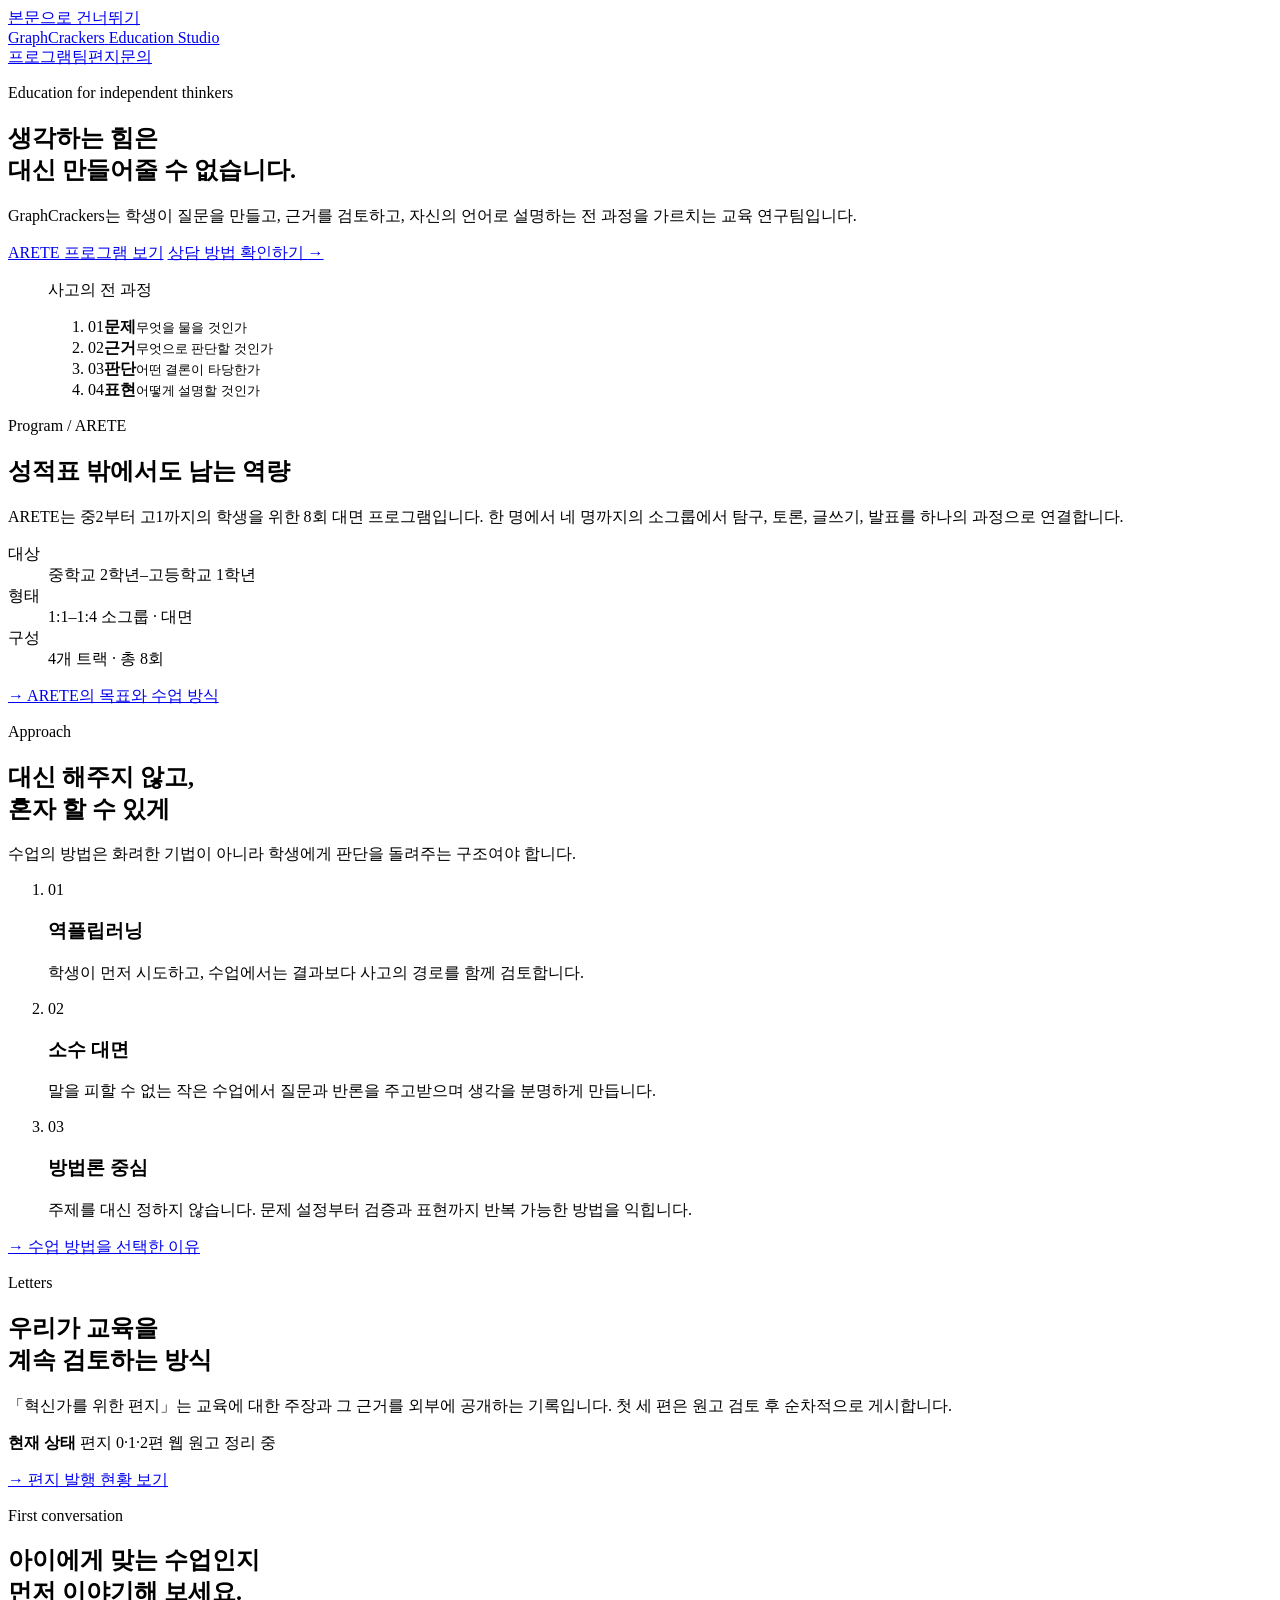
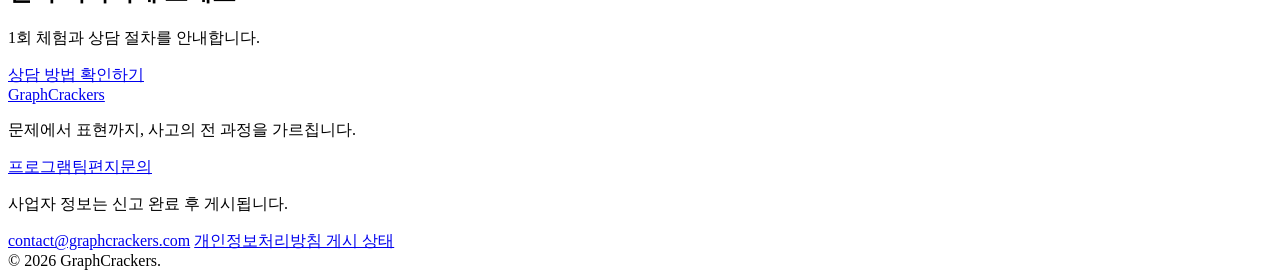
==== index.html @ abf9a587 "홈과 Phase 1 사이트 구조 초안 작성" ====
<!doctype html>
<html lang="ko">
<head>
  <meta charset="utf-8">
  <meta name="viewport" content="width=device-width, initial-scale=1">
  <title>GraphCrackers — 생각하는 힘을 기르는 교육</title>
  <meta name="description" content="GraphCrackers는 중학생과 고등학생이 문제를 정의하고, 근거를 만들고, 자신의 언어로 설명하는 힘을 기르도록 돕습니다.">
  <meta name="theme-color" content="#faf9f6">
  <meta property="og:title" content="GraphCrackers — 생각하는 힘을 기르는 교육">
  <meta property="og:description" content="문제에서 표현까지, 사고의 전 과정을 가르칩니다.">
  <meta property="og:type" content="website">
  <meta property="og:locale" content="ko_KR">
  <meta property="og:url" content="https://graphcrackers.github.io/">
  <link rel="canonical" href="https://graphcrackers.github.io/">
  <link rel="icon" href="/assets/favicon.svg" type="image/svg+xml">
  <link rel="preconnect" href="https://fonts.googleapis.com">
  <link rel="preconnect" href="https://fonts.gstatic.com" crossorigin>
  <link rel="stylesheet" href="https://fonts.googleapis.com/css2?family=Cormorant+Garamond:wght@500;600&family=Noto+Serif+KR:wght@400;500;600;700&display=swap">
  <link rel="stylesheet" href="/assets/style.css">
</head>
<body>
  <a class="skip-link" href="#main">본문으로 건너뛰기</a>
  <header class="site-header">
    <div class="shell header-inner">
      <a class="brand" href="/" aria-label="GraphCrackers 홈">
        <span class="brand-primary">GraphCrackers</span>
        <span class="brand-note" aria-hidden="true">Education Studio</span>
      </a>
      <nav class="global-nav" aria-label="주요 메뉴">
        <a href="/arete/">프로그램</a><a href="/about/">팀</a><a href="/letters/">편지</a><a href="/contact/">문의</a>
      </nav>
    </div>
  </header>
  <main id="main">
    <section class="hero shell" aria-labelledby="hero-title">
      <div class="hero-copy">
        <p class="eyebrow">Education for independent thinkers</p>
        <h1 id="hero-title">생각하는 힘은<br>대신 만들어줄 수 없습니다.</h1>
        <p class="hero-summary">GraphCrackers는 학생이 질문을 만들고, 근거를 검토하고, 자신의 언어로 설명하는 전 과정을 가르치는 교육 연구팀입니다.</p>
        <div class="actions" aria-label="주요 행동">
          <a class="button" href="/arete/">ARETE 프로그램 보기</a>
          <a class="text-link" href="/contact/">상담 방법 확인하기 <span aria-hidden="true">→</span></a>
        </div>
      </div>
      <figure class="thinking-map" aria-labelledby="thinking-map-title">
        <figcaption id="thinking-map-title">사고의 전 과정</figcaption>
        <ol>
          <li><span>01</span><strong>문제</strong><small>무엇을 물을 것인가</small></li>
          <li><span>02</span><strong>근거</strong><small>무엇으로 판단할 것인가</small></li>
          <li><span>03</span><strong>판단</strong><small>어떤 결론이 타당한가</small></li>
          <li><span>04</span><strong>표현</strong><small>어떻게 설명할 것인가</small></li>
        </ol>
      </figure>
    </section>
    <section class="section section-paper" aria-labelledby="program-title">
      <div class="shell section-grid">
        <div class="section-heading"><p class="eyebrow">Program / ARETE</p><h2 id="program-title">성적표 밖에서도 남는 역량</h2></div>
        <div class="section-body">
          <p class="lead">ARETE는 중2부터 고1까지의 학생을 위한 8회 대면 프로그램입니다. 한 명에서 네 명까지의 소그룹에서 탐구, 토론, 글쓰기, 발표를 하나의 과정으로 연결합니다.</p>
          <dl class="facts" aria-label="프로그램 요약">
            <div><dt>대상</dt><dd>중학교 2학년–고등학교 1학년</dd></div>
            <div><dt>형태</dt><dd>1:1–1:4 소그룹 · 대면</dd></div>
            <div><dt>구성</dt><dd>4개 트랙 · 총 8회</dd></div>
          </dl>
          <a class="section-link" href="/arete/">→ ARETE의 목표와 수업 방식</a>
        </div>
      </div>
    </section>
    <section class="section" aria-labelledby="approach-title">
      <div class="shell">
        <div class="section-grid">
          <div class="section-heading"><p class="eyebrow">Approach</p><h2 id="approach-title">대신 해주지 않고,<br>혼자 할 수 있게</h2></div>
          <p class="section-intro">수업의 방법은 화려한 기법이 아니라 학생에게 판단을 돌려주는 구조여야 합니다.</p>
        </div>
        <ol class="principles">
          <li><span class="principle-number">01</span><h3>역플립러닝</h3><p>학생이 먼저 시도하고, 수업에서는 결과보다 사고의 경로를 함께 검토합니다.</p></li>
          <li><span class="principle-number">02</span><h3>소수 대면</h3><p>말을 피할 수 없는 작은 수업에서 질문과 반론을 주고받으며 생각을 분명하게 만듭니다.</p></li>
          <li><span class="principle-number">03</span><h3>방법론 중심</h3><p>주제를 대신 정하지 않습니다. 문제 설정부터 검증과 표현까지 반복 가능한 방법을 익힙니다.</p></li>
        </ol>
        <a class="section-link section-link-end" href="/arete/#method">→ 수업 방법을 선택한 이유</a>
      </div>
    </section>
    <section class="section section-paper" aria-labelledby="letters-title">
      <div class="shell section-grid">
        <div class="section-heading"><p class="eyebrow">Letters</p><h2 id="letters-title">우리가 교육을<br>계속 검토하는 방식</h2></div>
        <div class="section-body">
          <p class="lead">「혁신가를 위한 편지」는 교육에 대한 주장과 그 근거를 외부에 공개하는 기록입니다. 첫 세 편은 원고 검토 후 순차적으로 게시합니다.</p>
          <div class="notice" role="note"><p><strong>현재 상태</strong> 편지 0·1·2편 웹 원고 정리 중</p></div>
          <a class="section-link" href="/letters/">→ 편지 발행 현황 보기</a>
        </div>
      </div>
    </section>
    <section class="closing" aria-labelledby="closing-title">
      <div class="shell closing-inner">
        <p class="eyebrow">First conversation</p>
        <h2 id="closing-title">아이에게 맞는 수업인지<br>먼저 이야기해 보세요.</h2>
        <p>1회 체험과 상담 절차를 안내합니다.</p>
        <a class="button" href="/contact/">상담 방법 확인하기</a>
      </div>
    </section>
  </main>
  <footer class="site-footer">
    <div class="shell footer-grid">
      <div><a class="brand footer-brand" href="/">GraphCrackers</a><p>문제에서 표현까지, 사고의 전 과정을 가르칩니다.</p></div>
      <nav class="footer-nav" aria-label="하단 메뉴"><a href="/arete/">프로그램</a><a href="/about/">팀</a><a href="/letters/">편지</a><a href="/contact/">문의</a></nav>
      <div class="business-info">
        <p>사업자 정보는 신고 완료 후 게시됩니다.</p>
        <a href="mailto:contact@graphcrackers.com">contact@graphcrackers.com</a>
        <a href="/privacy/">개인정보처리방침 게시 상태</a>
      </div>
    </div>
    <div class="shell copyright">© 2026 GraphCrackers.</div>
  </footer>
</body>
</html>
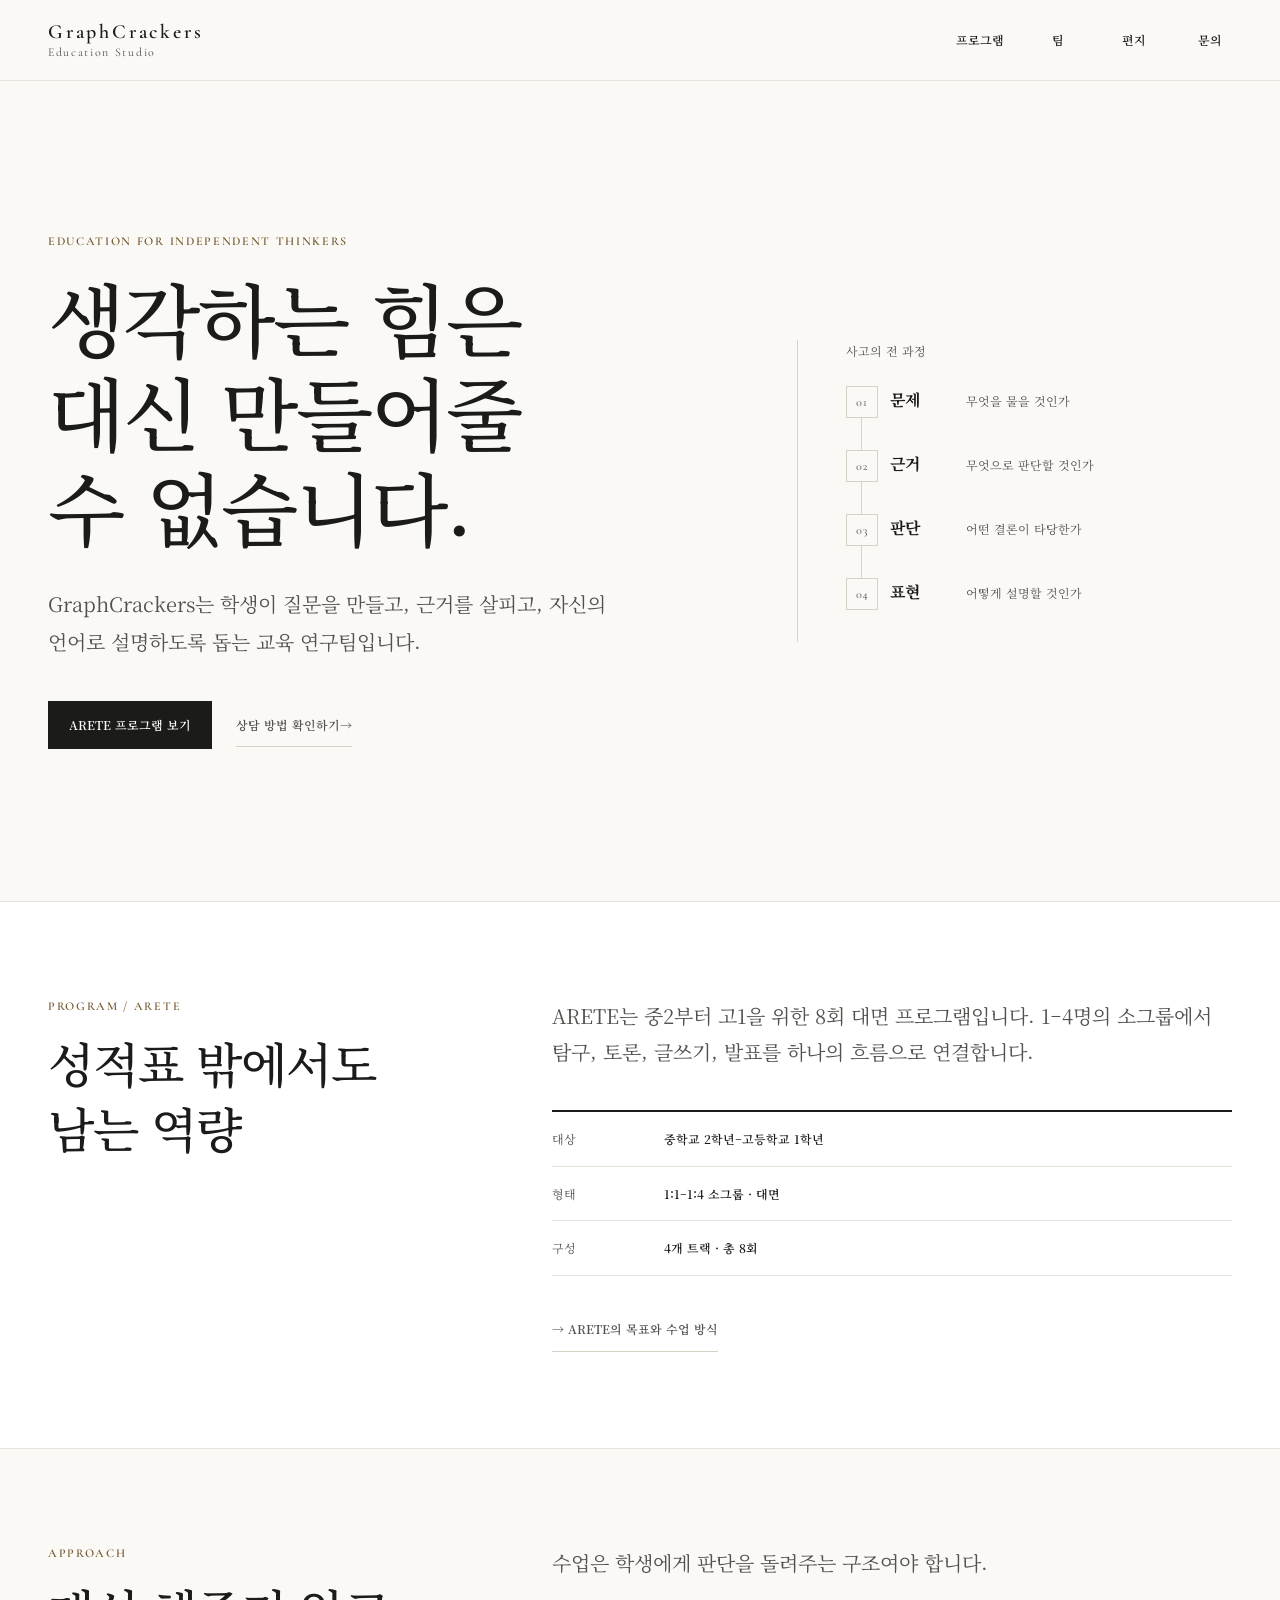
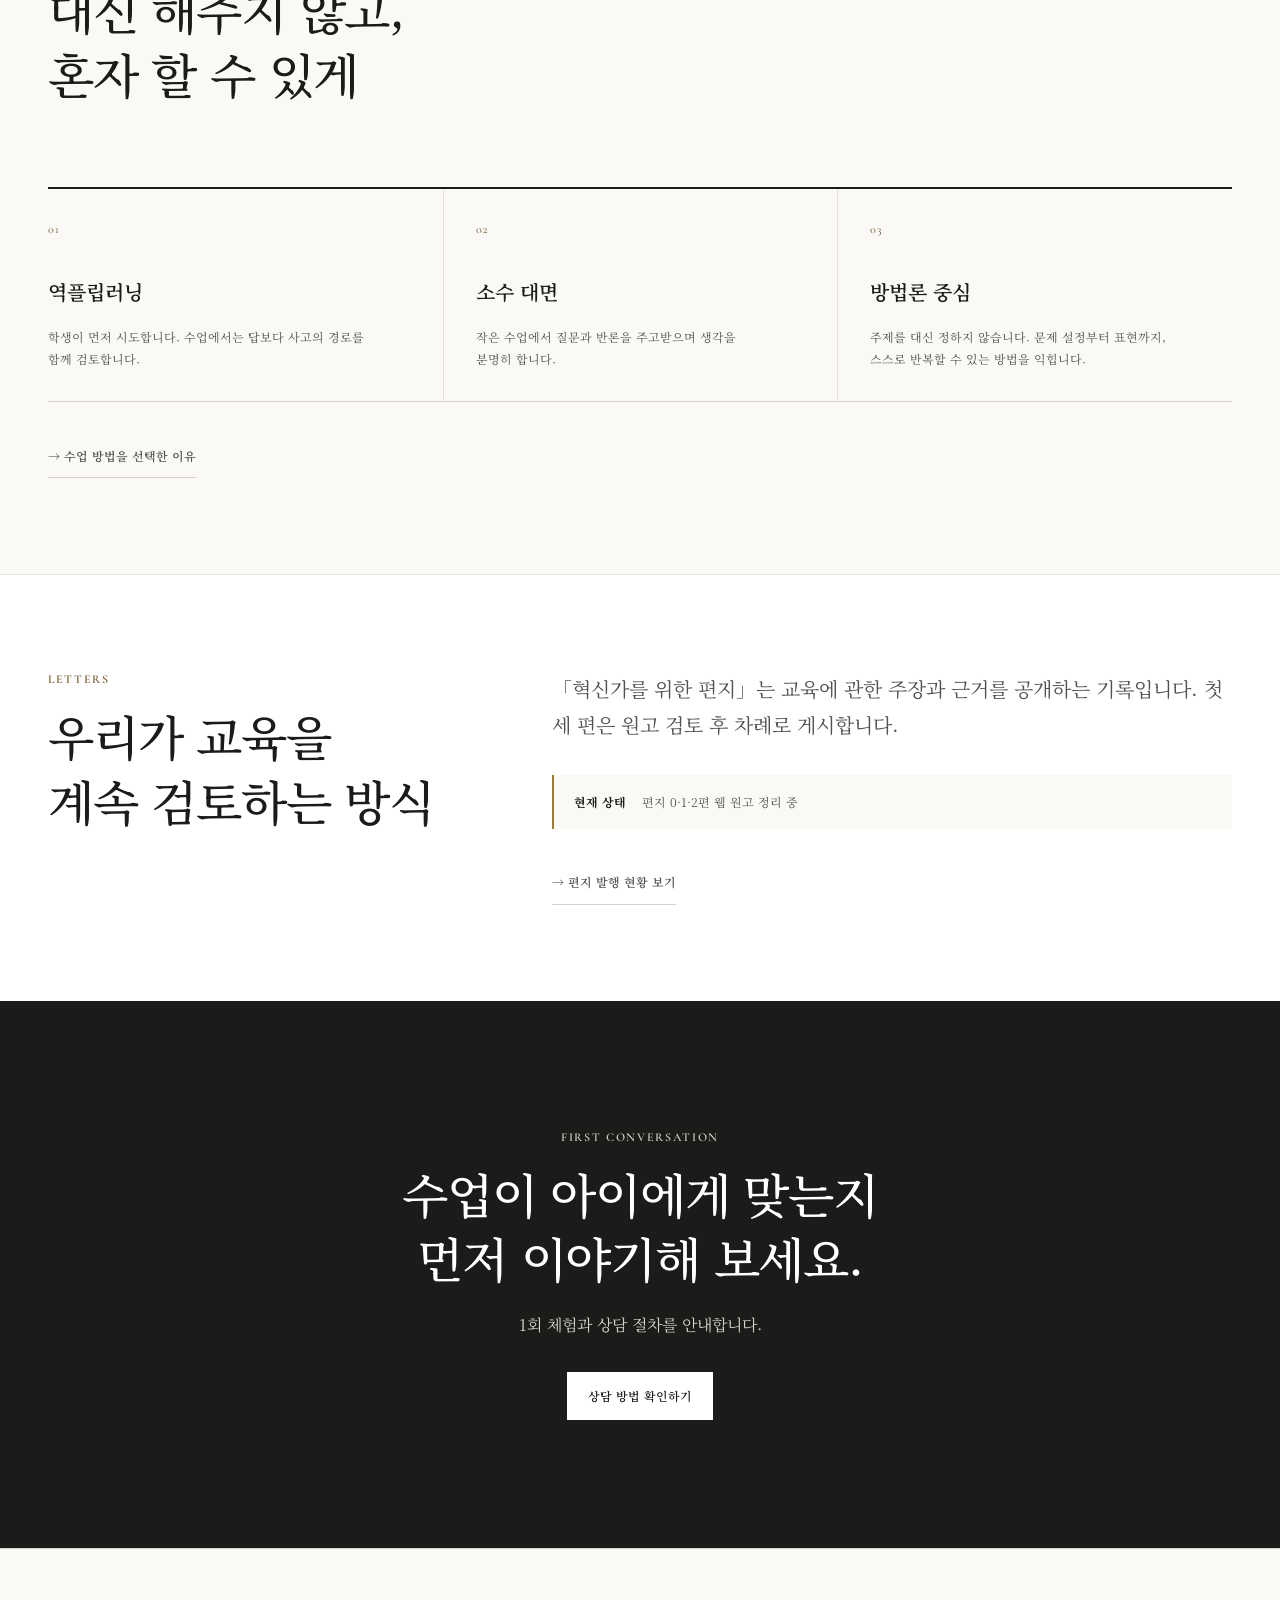
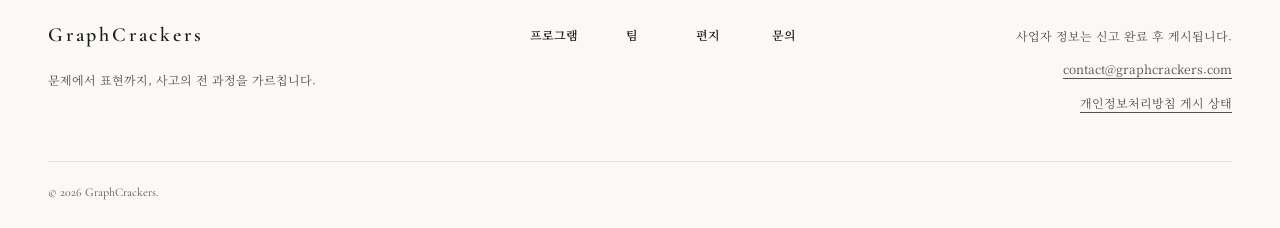
==== commit ac96cb87: "홈 문장 구조와 표현 개선" ====
--- a/index.html
+++ b/index.html
@@ -36,7 +36,7 @@
       <div class="hero-copy">
         <p class="eyebrow">Education for independent thinkers</p>
         <h1 id="hero-title">생각하는 힘은<br>대신 만들어줄 수 없습니다.</h1>
-        <p class="hero-summary">GraphCrackers는 학생이 질문을 만들고, 근거를 검토하고, 자신의 언어로 설명하는 전 과정을 가르치는 교육 연구팀입니다.</p>
+        <p class="hero-summary">GraphCrackers는 학생이 질문을 만들고, 근거를 살피고, 자신의 언어로 설명하도록 돕는 교육 연구팀입니다.</p>
         <div class="actions" aria-label="주요 행동">
           <a class="button" href="/arete/">ARETE 프로그램 보기</a>
           <a class="text-link" href="/contact/">상담 방법 확인하기 <span aria-hidden="true">→</span></a>
@@ -56,7 +56,7 @@
       <div class="shell section-grid">
         <div class="section-heading"><p class="eyebrow">Program / ARETE</p><h2 id="program-title">성적표 밖에서도 남는 역량</h2></div>
         <div class="section-body">
-          <p class="lead">ARETE는 중2부터 고1까지의 학생을 위한 8회 대면 프로그램입니다. 한 명에서 네 명까지의 소그룹에서 탐구, 토론, 글쓰기, 발표를 하나의 과정으로 연결합니다.</p>
+          <p class="lead">ARETE는 중2부터 고1을 위한 8회 대면 프로그램입니다. 1–4명의 소그룹에서 탐구, 토론, 글쓰기, 발표를 하나의 흐름으로 연결합니다.</p>
           <dl class="facts" aria-label="프로그램 요약">
             <div><dt>대상</dt><dd>중학교 2학년–고등학교 1학년</dd></div>
             <div><dt>형태</dt><dd>1:1–1:4 소그룹 · 대면</dd></div>
@@ -70,12 +70,12 @@
       <div class="shell">
         <div class="section-grid">
           <div class="section-heading"><p class="eyebrow">Approach</p><h2 id="approach-title">대신 해주지 않고,<br>혼자 할 수 있게</h2></div>
-          <p class="section-intro">수업의 방법은 화려한 기법이 아니라 학생에게 판단을 돌려주는 구조여야 합니다.</p>
+          <p class="section-intro">수업은 학생에게 판단을 돌려주는 구조여야 합니다.</p>
         </div>
         <ol class="principles">
-          <li><span class="principle-number">01</span><h3>역플립러닝</h3><p>학생이 먼저 시도하고, 수업에서는 결과보다 사고의 경로를 함께 검토합니다.</p></li>
-          <li><span class="principle-number">02</span><h3>소수 대면</h3><p>말을 피할 수 없는 작은 수업에서 질문과 반론을 주고받으며 생각을 분명하게 만듭니다.</p></li>
-          <li><span class="principle-number">03</span><h3>방법론 중심</h3><p>주제를 대신 정하지 않습니다. 문제 설정부터 검증과 표현까지 반복 가능한 방법을 익힙니다.</p></li>
+          <li><span class="principle-number">01</span><h3>역플립러닝</h3><p>학생이 먼저 시도합니다. 수업에서는 답보다 사고의 경로를 함께 검토합니다.</p></li>
+          <li><span class="principle-number">02</span><h3>소수 대면</h3><p>작은 수업에서 질문과 반론을 주고받으며 생각을 분명히 합니다.</p></li>
+          <li><span class="principle-number">03</span><h3>방법론 중심</h3><p>주제를 대신 정하지 않습니다. 문제 설정부터 표현까지, 스스로 반복할 수 있는 방법을 익힙니다.</p></li>
         </ol>
         <a class="section-link section-link-end" href="/arete/#method">→ 수업 방법을 선택한 이유</a>
       </div>
@@ -84,7 +84,7 @@
       <div class="shell section-grid">
         <div class="section-heading"><p class="eyebrow">Letters</p><h2 id="letters-title">우리가 교육을<br>계속 검토하는 방식</h2></div>
         <div class="section-body">
-          <p class="lead">「혁신가를 위한 편지」는 교육에 대한 주장과 그 근거를 외부에 공개하는 기록입니다. 첫 세 편은 원고 검토 후 순차적으로 게시합니다.</p>
+          <p class="lead">「혁신가를 위한 편지」는 교육에 관한 주장과 근거를 공개하는 기록입니다. 첫 세 편은 원고 검토 후 차례로 게시합니다.</p>
           <div class="notice" role="note"><p><strong>현재 상태</strong> 편지 0·1·2편 웹 원고 정리 중</p></div>
           <a class="section-link" href="/letters/">→ 편지 발행 현황 보기</a>
         </div>
@@ -93,7 +93,7 @@
     <section class="closing" aria-labelledby="closing-title">
       <div class="shell closing-inner">
         <p class="eyebrow">First conversation</p>
-        <h2 id="closing-title">아이에게 맞는 수업인지<br>먼저 이야기해 보세요.</h2>
+        <h2 id="closing-title">수업이 아이에게 맞는지<br>먼저 이야기해 보세요.</h2>
         <p>1회 체험과 상담 절차를 안내합니다.</p>
         <a class="button" href="/contact/">상담 방법 확인하기</a>
       </div>
--- a/assets/style.css
+++ b/assets/style.css
@@ -0,0 +1,321 @@
+:root {
+  --ink: #1b1b1a;
+  --ink-2: #52514d;
+  --ink-3: #8a877f;
+  --paper: #ffffff;
+  --ground: #faf9f6;
+  --line: #e6e3da;
+  --rule: #d6d2c7;
+  --accent: #9c7b3f;
+  --accent-text: #74582d;
+  --font-display: "Cormorant Garamond", "Noto Serif KR", Georgia, serif;
+  --font-body: "Noto Serif KR", "Batang", "바탕", serif;
+  --size-0: 0;
+  --size-1: 0.25rem;
+  --size-2: 0.5rem;
+  --size-3: 0.75rem;
+  --size-4: 1rem;
+  --size-5: 1.25rem;
+  --size-6: 1.5rem;
+  --size-8: 2rem;
+  --size-10: 2.5rem;
+  --size-12: 3rem;
+  --size-16: 4rem;
+  --size-20: 5rem;
+  --size-24: 6rem;
+  --size-32: 8rem;
+  --size-37: 9.25rem;
+  --size-72: 18rem;
+  --size-148: 37rem;
+  --content: 74rem;
+  --reading: 46rem;
+  --touch: 2.75rem;
+  --rule-thin: 0.0625rem;
+  --rule-strong: 0.125rem;
+  --focus-width: 0.125rem;
+  --tracking-wide: 0.14em;
+  --tracking-tight: -0.025em;
+  --duration: 160ms;
+  --duration-none: 0.01ms;
+  --font-small: 0.7rem;
+  --font-hero-mobile: 2.25rem;
+}
+
+*, *::before, *::after { box-sizing: border-box; }
+html { scroll-behavior: smooth; scroll-padding-top: var(--size-20); }
+body {
+  margin: var(--size-0);
+  background: var(--ground);
+  color: var(--ink);
+  font-family: var(--font-body);
+  font-size: var(--size-4);
+  line-height: 1.8;
+  text-rendering: optimizeLegibility;
+  -webkit-font-smoothing: antialiased;
+  word-break: keep-all;
+  overflow-wrap: break-word;
+}
+a { color: inherit; text-decoration-thickness: var(--rule-thin); text-underline-offset: var(--size-1); }
+a:hover { color: var(--accent-text); }
+a:focus-visible { outline: var(--focus-width) solid var(--accent); outline-offset: var(--size-1); }
+button, a { touch-action: manipulation; -webkit-tap-highlight-color: transparent; }
+h1, h2, h3, p, figure, ol, dl, dd { margin: var(--size-0); }
+h1, h2, h3 { text-wrap: balance; }
+p { text-wrap: pretty; }
+.shell { width: min(100% - (var(--size-6) * 2), var(--content)); margin-inline: auto; }
+
+.skip-link {
+  position: fixed;
+  inset-block-start: var(--size-3);
+  inset-inline-start: var(--size-3);
+  z-index: 100;
+  padding: var(--size-2) var(--size-4);
+  background: var(--ink);
+  color: var(--paper);
+  transform: translateY(-200%);
+}
+.skip-link:focus { color: var(--paper); transform: translateY(var(--size-0)); }
+
+.site-header {
+  position: sticky;
+  inset-block-start: var(--size-0);
+  z-index: 20;
+  border-block-end: var(--rule-thin) solid var(--line);
+  background: var(--ground);
+}
+.header-inner {
+  min-height: var(--size-20);
+  display: flex;
+  align-items: center;
+  justify-content: space-between;
+  gap: var(--size-6);
+}
+.brand {
+  min-height: var(--touch);
+  display: inline-flex;
+  flex-direction: column;
+  justify-content: center;
+  text-decoration: none;
+}
+.brand-primary, .footer-brand {
+  font-family: var(--font-display);
+  font-size: var(--size-5);
+  font-weight: 600;
+  letter-spacing: var(--tracking-wide);
+  line-height: 1;
+}
+.brand-note {
+  margin-block-start: var(--size-1);
+  color: var(--ink-2);
+  font-family: var(--font-display);
+  font-size: var(--size-3);
+  letter-spacing: var(--tracking-wide);
+  line-height: 1;
+}
+.global-nav, .footer-nav { display: flex; align-items: center; gap: clamp(var(--size-2), 3vw, var(--size-8)); }
+.global-nav a, .footer-nav a {
+  min-width: var(--touch);
+  min-height: var(--touch);
+  display: inline-flex;
+  align-items: center;
+  justify-content: center;
+  font-size: var(--size-3);
+  font-weight: 600;
+  text-decoration: none;
+}
+.global-nav a[aria-current="page"] { box-shadow: inset 0 calc(var(--rule-strong) * -1) var(--accent); color: var(--accent-text); }
+
+.hero {
+  min-height: calc(100svh - var(--size-20));
+  padding-block: clamp(var(--size-16), 10vw, var(--size-32));
+  display: grid;
+  grid-template-columns: minmax(0, 1.2fr) minmax(var(--size-72), 0.8fr);
+  align-items: center;
+  gap: clamp(var(--size-12), 8vw, var(--size-24));
+}
+.eyebrow {
+  color: var(--accent-text);
+  font-family: var(--font-display);
+  font-size: var(--size-3);
+  font-weight: 600;
+  letter-spacing: var(--tracking-wide);
+  line-height: 1.4;
+  text-transform: uppercase;
+}
+.hero h1 {
+  max-width: 12ch;
+  margin-block-start: var(--size-5);
+  font-size: clamp(var(--size-10), 6.4vw, var(--size-20));
+  font-weight: 500;
+  letter-spacing: var(--tracking-tight);
+  line-height: 1.18;
+}
+.hero-summary {
+  max-width: var(--size-148);
+  margin-block-start: var(--size-8);
+  color: var(--ink-2);
+  font-size: clamp(var(--size-4), 2vw, var(--size-5));
+  line-height: 1.9;
+}
+.actions {
+  margin-block-start: var(--size-10);
+  display: flex;
+  align-items: center;
+  flex-wrap: wrap;
+  gap: var(--size-4) var(--size-6);
+}
+.button {
+  min-height: var(--touch);
+  padding: var(--size-3) var(--size-5);
+  display: inline-flex;
+  align-items: center;
+  justify-content: center;
+  border: var(--rule-thin) solid var(--ink);
+  background: var(--ink);
+  color: var(--paper);
+  font-size: var(--size-3);
+  font-weight: 600;
+  text-decoration: none;
+  transition: background var(--duration), color var(--duration);
+}
+.button:hover { background: var(--ground); color: var(--ink); }
+.text-link, .section-link {
+  min-height: var(--touch);
+  display: inline-flex;
+  align-items: center;
+  color: var(--ink-2);
+  font-size: var(--size-3);
+  font-weight: 600;
+  text-decoration: none;
+  border-block-end: var(--rule-thin) solid var(--rule);
+}
+
+.thinking-map { padding-inline-start: clamp(var(--size-5), 5vw, var(--size-12)); border-inline-start: var(--rule-thin) solid var(--rule); }
+.thinking-map figcaption { margin-block-end: var(--size-6); color: var(--ink-2); font-size: var(--size-3); }
+.thinking-map ol { padding: var(--size-0); list-style: none; }
+.thinking-map li {
+  position: relative;
+  min-height: var(--size-16);
+  display: grid;
+  grid-template-columns: var(--size-8) var(--size-16) 1fr;
+  align-items: baseline;
+  gap: var(--size-3);
+}
+.thinking-map li:not(:last-child)::after {
+  content: "";
+  position: absolute;
+  inset-block-start: var(--size-6);
+  inset-block-end: var(--size-0);
+  inset-inline-start: calc(var(--size-4) - (var(--rule-thin) / 2));
+  border-inline-start: var(--rule-thin) solid var(--rule);
+}
+.thinking-map li > span {
+  position: relative;
+  z-index: 1;
+  width: var(--size-8);
+  height: var(--size-8);
+  display: inline-grid;
+  place-items: center;
+  border: var(--rule-thin) solid var(--rule);
+  background: var(--ground);
+  color: var(--ink-2);
+  font-family: var(--font-display);
+  font-size: var(--size-3);
+  font-variant-numeric: tabular-nums;
+  line-height: 1;
+}
+.thinking-map strong { font-size: var(--size-4); }
+.thinking-map small { color: var(--ink-2); font-size: var(--size-3); }
+
+.section { padding-block: clamp(var(--size-16), 10vw, var(--size-24)); border-block-start: var(--rule-thin) solid var(--line); }
+.section-paper { background: var(--paper); }
+.section-grid {
+  display: grid;
+  grid-template-columns: minmax(14rem, 0.75fr) minmax(0, 1.25fr);
+  gap: clamp(var(--size-10), 8vw, var(--size-24));
+}
+.section-heading h2, .closing h2, .page-title {
+  margin-block-start: var(--size-4);
+  font-size: clamp(var(--size-8), 4.5vw, var(--size-12));
+  font-weight: 500;
+  letter-spacing: var(--tracking-tight);
+  line-height: 1.35;
+}
+.lead, .section-intro { max-width: var(--reading); color: var(--ink-2); font-size: clamp(var(--size-4), 1.8vw, var(--size-5)); }
+.facts { margin-block: var(--size-10) var(--size-8); border-block-start: var(--rule-strong) solid var(--ink); }
+.facts div { padding-block: var(--size-4); display: grid; grid-template-columns: var(--size-24) 1fr; gap: var(--size-4); border-block-end: var(--rule-thin) solid var(--line); }
+.facts dt { color: var(--ink-2); font-size: var(--size-3); }
+.facts dd { font-size: var(--size-3); font-weight: 600; }
+.principles {
+  margin-block-start: clamp(var(--size-12), 7vw, var(--size-20));
+  padding: var(--size-0);
+  display: grid;
+  grid-template-columns: repeat(3, 1fr);
+  list-style: none;
+  border-block-start: var(--rule-strong) solid var(--ink);
+}
+.principles li { padding: var(--size-6) clamp(var(--size-4), 3vw, var(--size-8)) var(--size-8) var(--size-0); border-block-end: var(--rule-thin) solid var(--rule); }
+.principles li + li { padding-inline-start: clamp(var(--size-4), 3vw, var(--size-8)); border-inline-start: var(--rule-thin) solid var(--line); }
+.principle-number { color: var(--accent-text); font-family: var(--font-display); font-size: var(--size-3); font-variant-numeric: tabular-nums; }
+.principles h3 { margin-block-start: var(--size-8); font-size: var(--size-5); font-weight: 600; }
+.principles p { margin-block-start: var(--size-4); color: var(--ink-2); font-size: var(--size-3); }
+.section-link-end { margin-block-start: var(--size-8); }
+.notice { margin-block: var(--size-8); padding: var(--size-4) var(--size-5); border-inline-start: var(--rule-strong) solid var(--accent); background: var(--ground); color: var(--ink-2); font-size: var(--size-3); }
+.notice strong { margin-inline-end: var(--size-3); color: var(--ink); }
+
+.closing { padding-block: clamp(var(--size-20), 13vw, var(--size-32)); background: var(--ink); color: var(--paper); }
+.closing-inner { text-align: center; }
+.closing .eyebrow { color: var(--rule); }
+.closing p:not(.eyebrow) { margin-block-start: var(--size-5); color: var(--rule); }
+.closing .button { margin-block-start: var(--size-8); border-color: var(--paper); background: var(--paper); color: var(--ink); }
+.closing .button:hover { background: var(--ink); color: var(--paper); }
+
+.site-footer { padding-block: var(--size-16) var(--size-6); border-block-start: var(--rule-thin) solid var(--rule); }
+.footer-grid { display: grid; grid-template-columns: 1.2fr 0.8fr 1fr; gap: var(--size-10); }
+.footer-brand { min-height: var(--touch); }
+.footer-grid p, .business-info a { display: block; margin-block-start: var(--size-3); color: var(--ink-2); font-size: var(--size-3); }
+.footer-nav { align-items: flex-start; flex-wrap: wrap; }
+.business-info { text-align: end; }
+.copyright { margin-block-start: var(--size-12); padding-block-start: var(--size-5); border-block-start: var(--rule-thin) solid var(--line); color: var(--ink-2); font-family: var(--font-display); font-size: var(--size-3); }
+
+/* Subpages */
+.page-hero { padding-block: clamp(var(--size-16), 9vw, var(--size-24)); }
+.page-hero .page-title { max-width: 18ch; }
+.page-summary { max-width: 40rem; margin-block-start: var(--size-6); color: var(--ink-2); font-size: var(--size-5); }
+.prose { max-width: var(--reading); }
+.prose h2 { margin-block: var(--size-12) var(--size-4); font-size: var(--size-6); }
+.prose h3 { margin-block: var(--size-8) var(--size-3); font-size: var(--size-5); }
+.prose p + p, .prose ul, .prose ol { margin-block-start: var(--size-4); }
+.prose p, .prose li { color: var(--ink-2); }
+.prose a { color: var(--ink); }
+.toc { margin-block-start: var(--size-10); padding-block: var(--size-4); display: flex; flex-wrap: wrap; gap: var(--size-2) var(--size-5); border-block: var(--rule-thin) solid var(--rule); }
+.toc a { min-height: var(--touch); display: inline-flex; align-items: center; font-size: var(--size-3); text-decoration: none; }
+.status-list { margin-block-start: var(--size-8); padding: var(--size-0); list-style: none; border-block-start: var(--rule-strong) solid var(--ink); }
+.status-list li { padding-block: var(--size-5); border-block-end: var(--rule-thin) solid var(--line); }
+.status-list span { display: block; color: var(--ink-2); font-size: var(--size-3); }
+.back-to-top { margin-block-start: var(--size-12); }
+section[id] { scroll-margin-top: calc(var(--size-20) + var(--size-8)); }
+
+@media (max-width: 48rem) {
+  .header-inner { min-height: auto; padding-block: var(--size-3); align-items: flex-start; flex-direction: column; gap: var(--size-2); }
+  .brand-note { display: none; }
+  .global-nav { width: 100%; justify-content: space-between; }
+  .hero { min-height: auto; grid-template-columns: 1fr; }
+  .thinking-map { padding-block-start: var(--size-8); padding-inline-start: var(--size-0); border-block-start: var(--rule-thin) solid var(--rule); border-inline-start: var(--size-0); }
+  .section-grid, .footer-grid { grid-template-columns: 1fr; }
+  .principles { grid-template-columns: 1fr; }
+  .principles li, .principles li + li { padding-inline: var(--size-0); border-inline-start: var(--size-0); }
+  .business-info { text-align: start; }
+}
+
+@media (max-width: 23.5rem) {
+  .shell { width: min(100% - (var(--size-4) * 2), var(--content)); }
+  .global-nav a { font-size: var(--font-small); }
+  .hero h1 { font-size: var(--font-hero-mobile); }
+  .thinking-map li { grid-template-columns: var(--size-8) var(--size-12) 1fr; }
+}
+
+@media (prefers-reduced-motion: reduce) {
+  html { scroll-behavior: auto; }
+  *, *::before, *::after { transition-duration: var(--duration-none) !important; }
+}
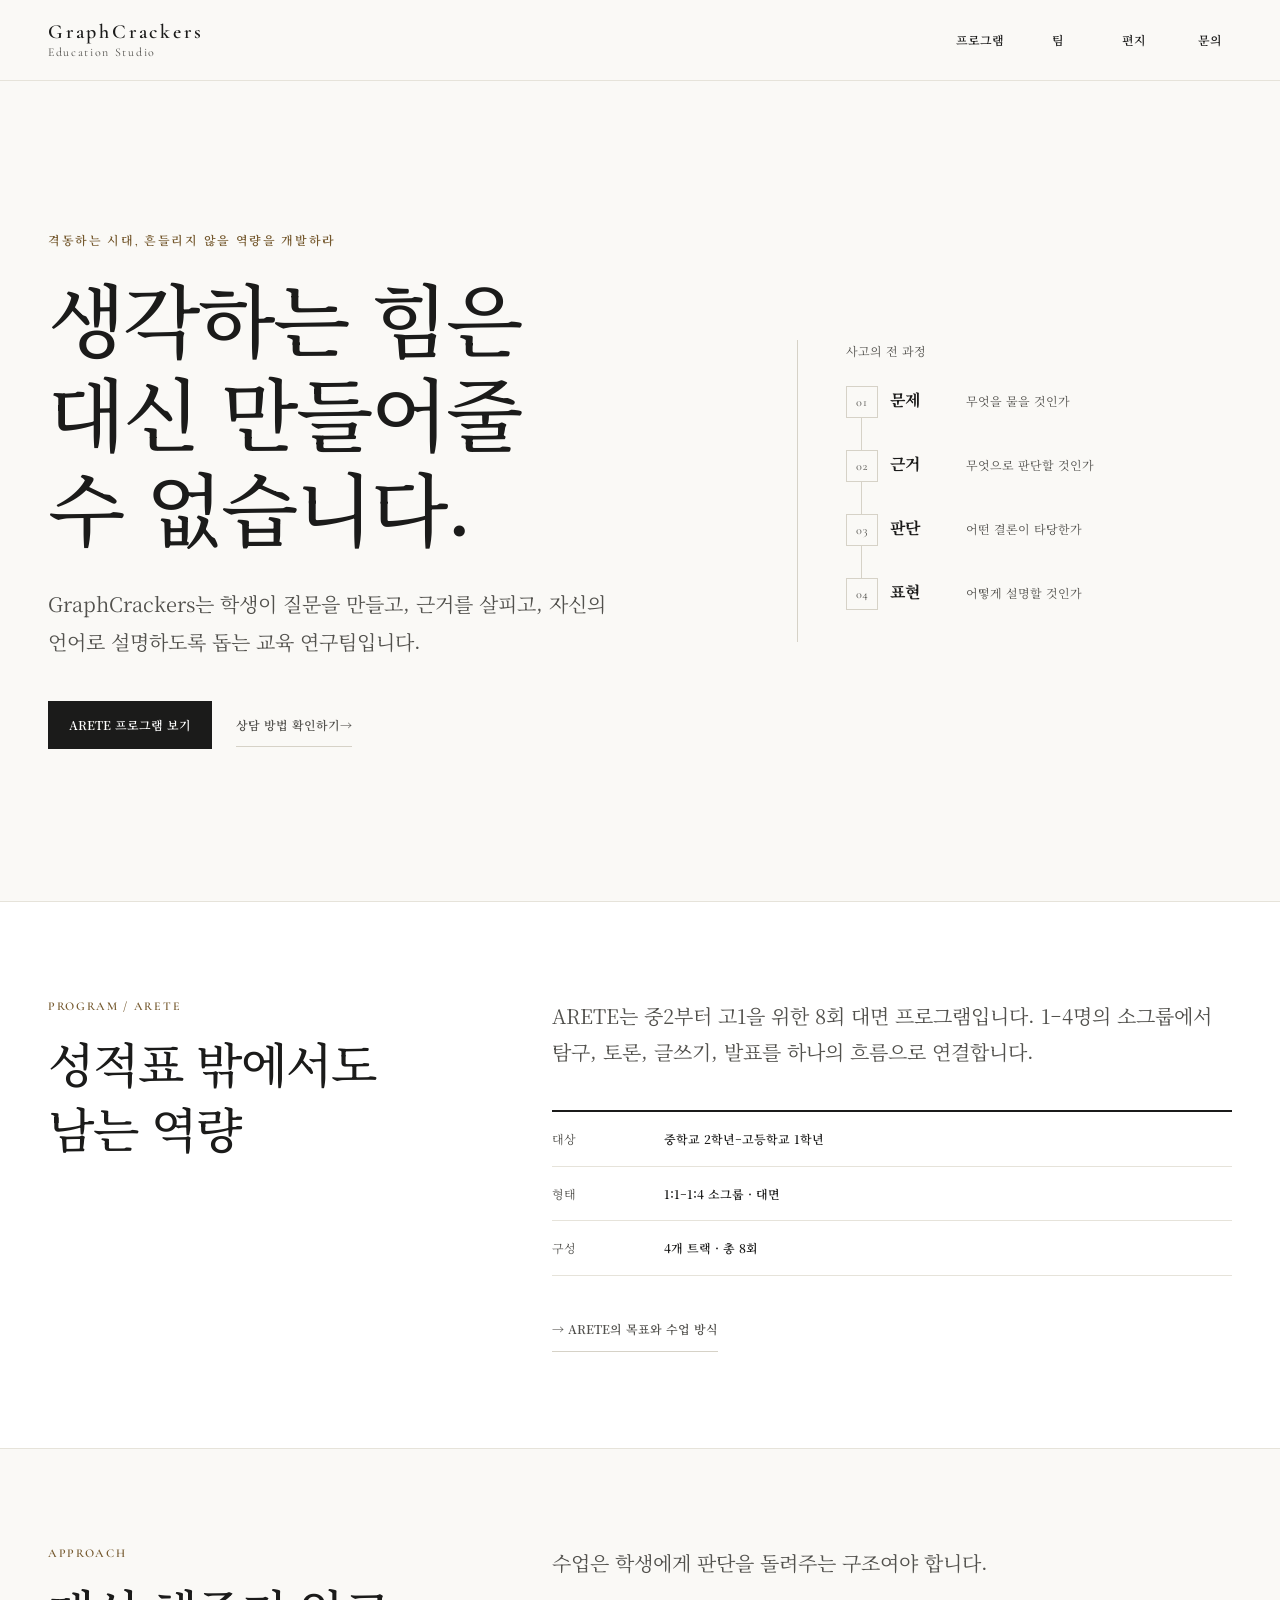
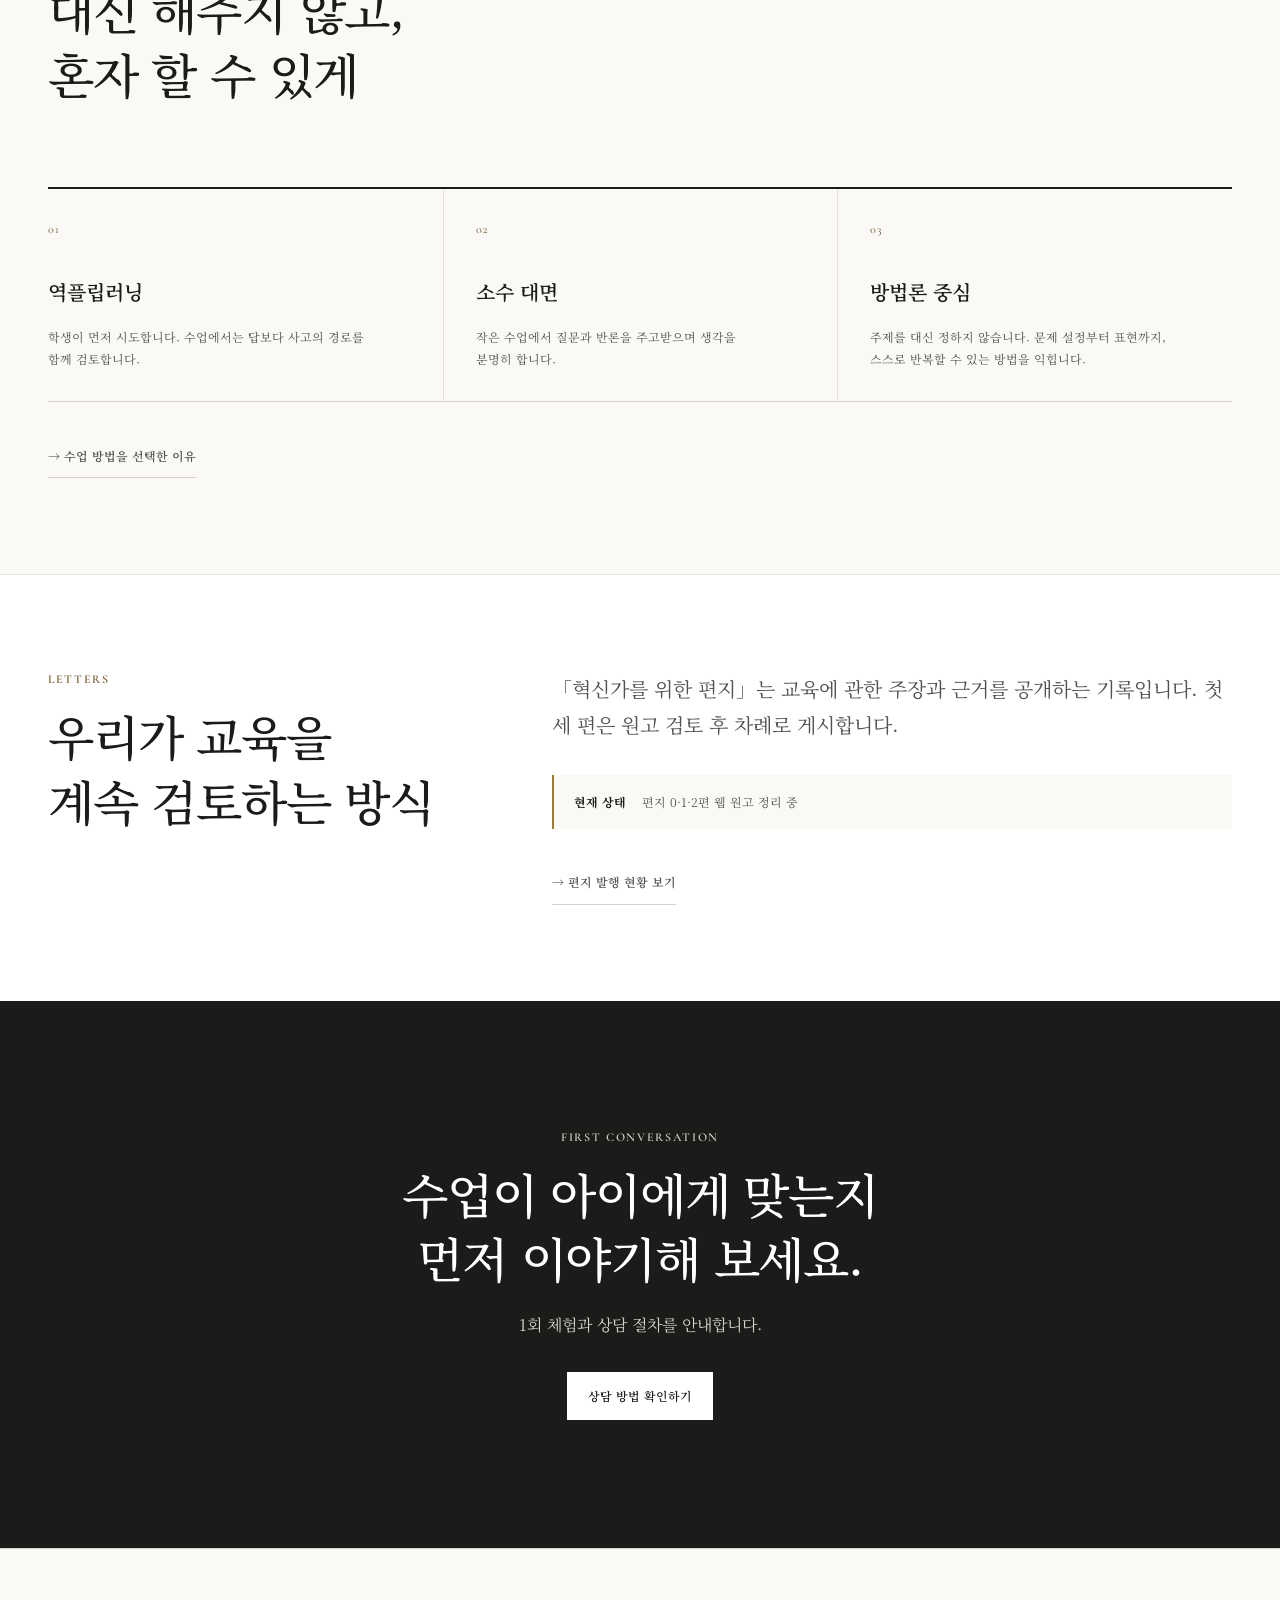
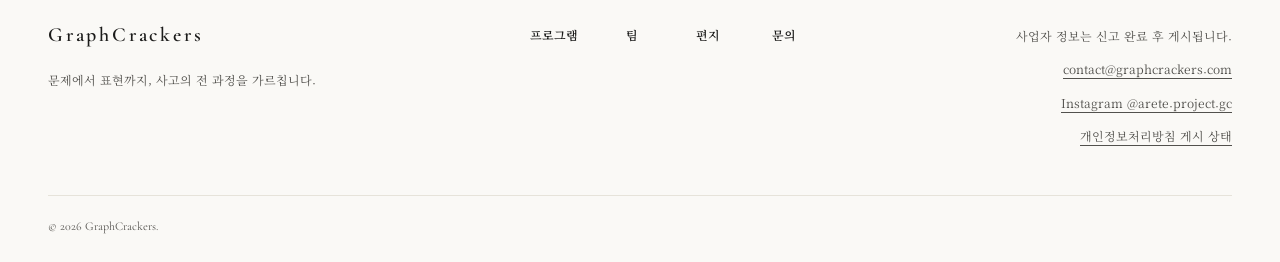
==== commit 9fef0155: "20260918-1223_도메인_깃허브페이지_연결: 새 도메인 반영 · 안 보이던 버튼 다섯 개 고치다 - og:url·canonical 을 graphcrackers.com 으로." ====
--- a/index.html
+++ b/index.html
@@ -10,8 +10,8 @@
   <meta property="og:description" content="문제에서 표현까지, 사고의 전 과정을 가르칩니다.">
   <meta property="og:type" content="website">
   <meta property="og:locale" content="ko_KR">
-  <meta property="og:url" content="https://graphcrackers.github.io/">
-  <link rel="canonical" href="https://graphcrackers.github.io/">
+  <meta property="og:url" content="https://graphcrackers.com/">
+  <link rel="canonical" href="https://graphcrackers.com/">
   <link rel="icon" href="/assets/favicon.svg" type="image/svg+xml">
   <link rel="preconnect" href="https://fonts.googleapis.com">
   <link rel="preconnect" href="https://fonts.gstatic.com" crossorigin>
@@ -34,7 +34,7 @@
   <main id="main">
     <section class="hero shell" aria-labelledby="hero-title">
       <div class="hero-copy">
-        <p class="eyebrow">Education for independent thinkers</p>
+        <p class="eyebrow">격동하는 시대, 흔들리지 않을 역량을 개발하라</p>
         <h1 id="hero-title">생각하는 힘은<br>대신 만들어줄 수 없습니다.</h1>
         <p class="hero-summary">GraphCrackers는 학생이 질문을 만들고, 근거를 살피고, 자신의 언어로 설명하도록 돕는 교육 연구팀입니다.</p>
         <div class="actions" aria-label="주요 행동">
@@ -106,7 +106,7 @@
       <div class="business-info">
         <p>사업자 정보는 신고 완료 후 게시됩니다.</p>
         <a href="mailto:contact@graphcrackers.com">contact@graphcrackers.com</a>
-        <a href="/privacy/">개인정보처리방침 게시 상태</a>
+        <a href="https://www.instagram.com/arete.project.gc/" target="_blank" rel="me noopener noreferrer">Instagram @arete.project.gc</a><a href="/privacy/">개인정보처리방침 게시 상태</a>
       </div>
     </div>
     <div class="shell copyright">© 2026 GraphCrackers.</div>
--- a/assets/style.css
+++ b/assets/style.css
@@ -288,6 +288,8 @@
 .prose p + p, .prose ul, .prose ol { margin-block-start: var(--size-4); }
 .prose p, .prose li { color: var(--ink-2); }
 .prose a { color: var(--ink); }
+.prose a.button { color: var(--paper); }
+.prose a.button:hover { color: var(--ink); }
 .toc { margin-block-start: var(--size-10); padding-block: var(--size-4); display: flex; flex-wrap: wrap; gap: var(--size-2) var(--size-5); border-block: var(--rule-thin) solid var(--rule); }
 .toc a { min-height: var(--touch); display: inline-flex; align-items: center; font-size: var(--size-3); text-decoration: none; }
 .status-list { margin-block-start: var(--size-8); padding: var(--size-0); list-style: none; border-block-start: var(--rule-strong) solid var(--ink); }
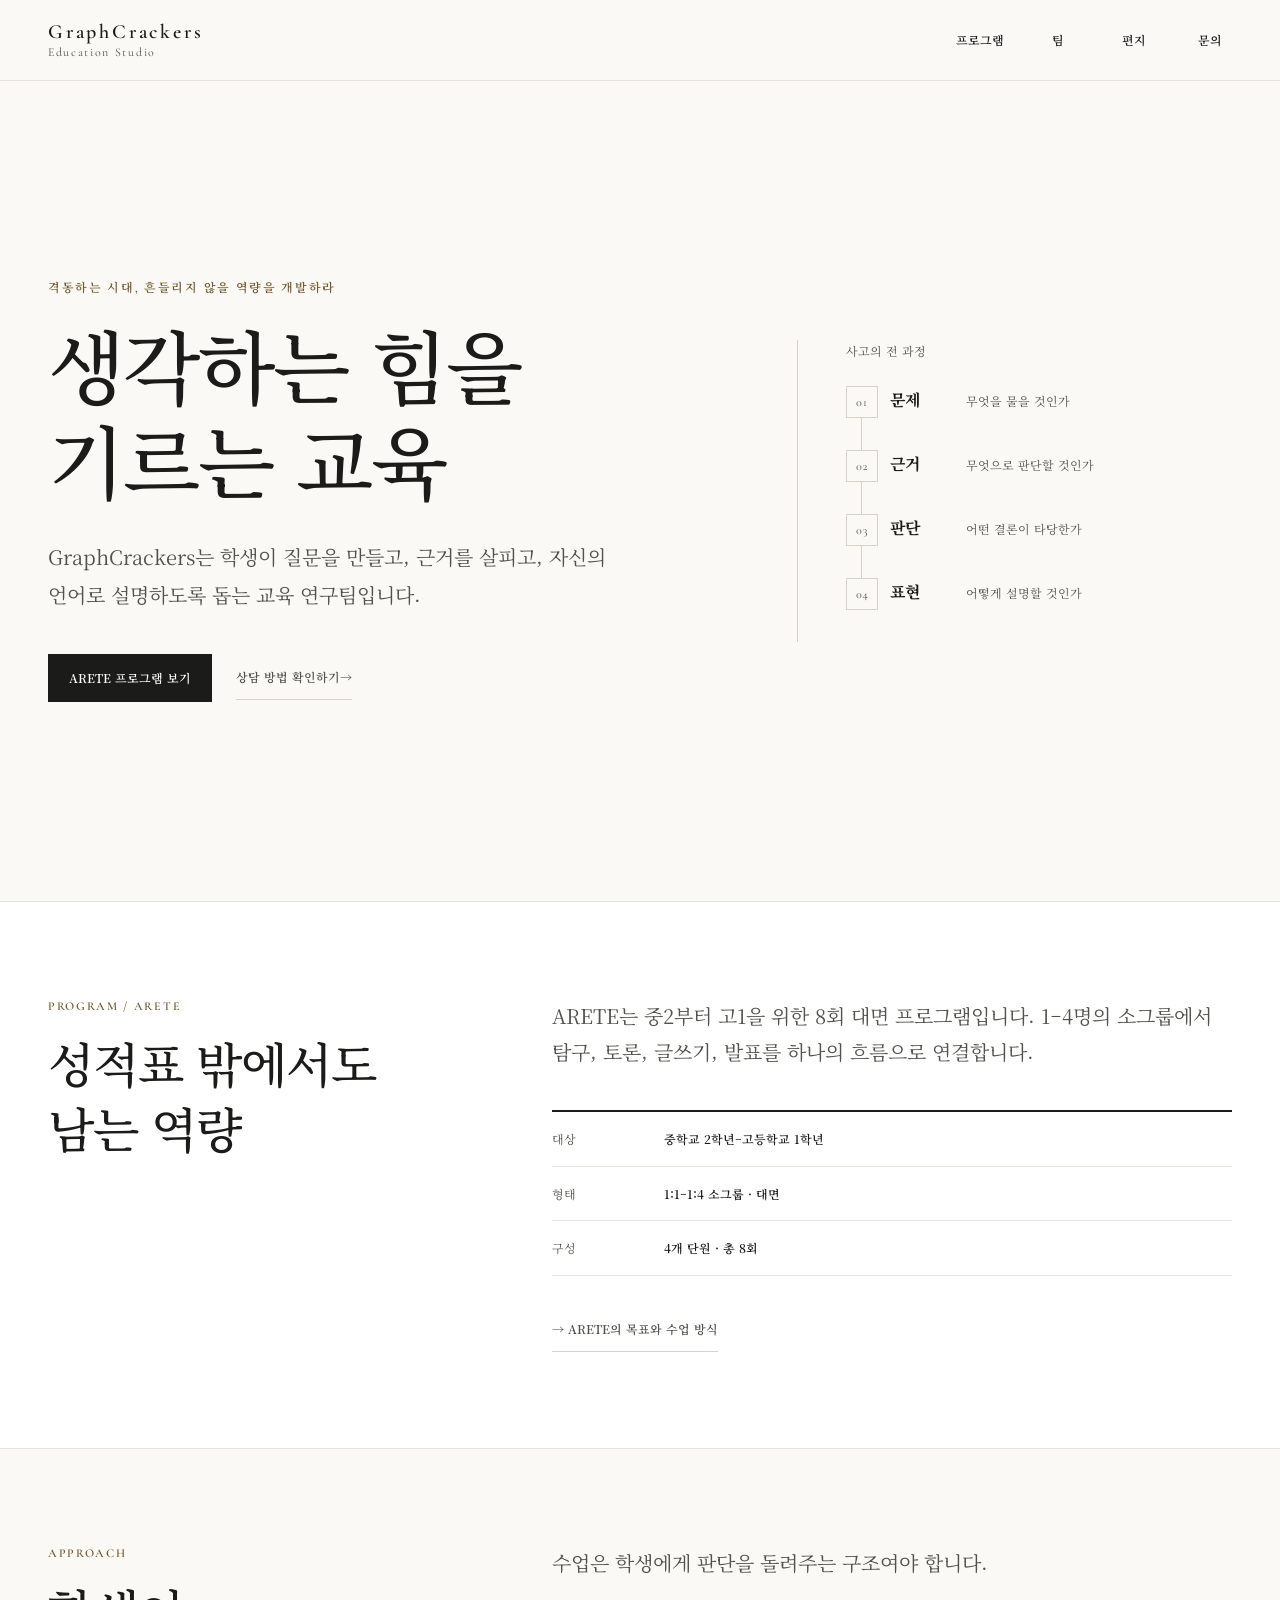
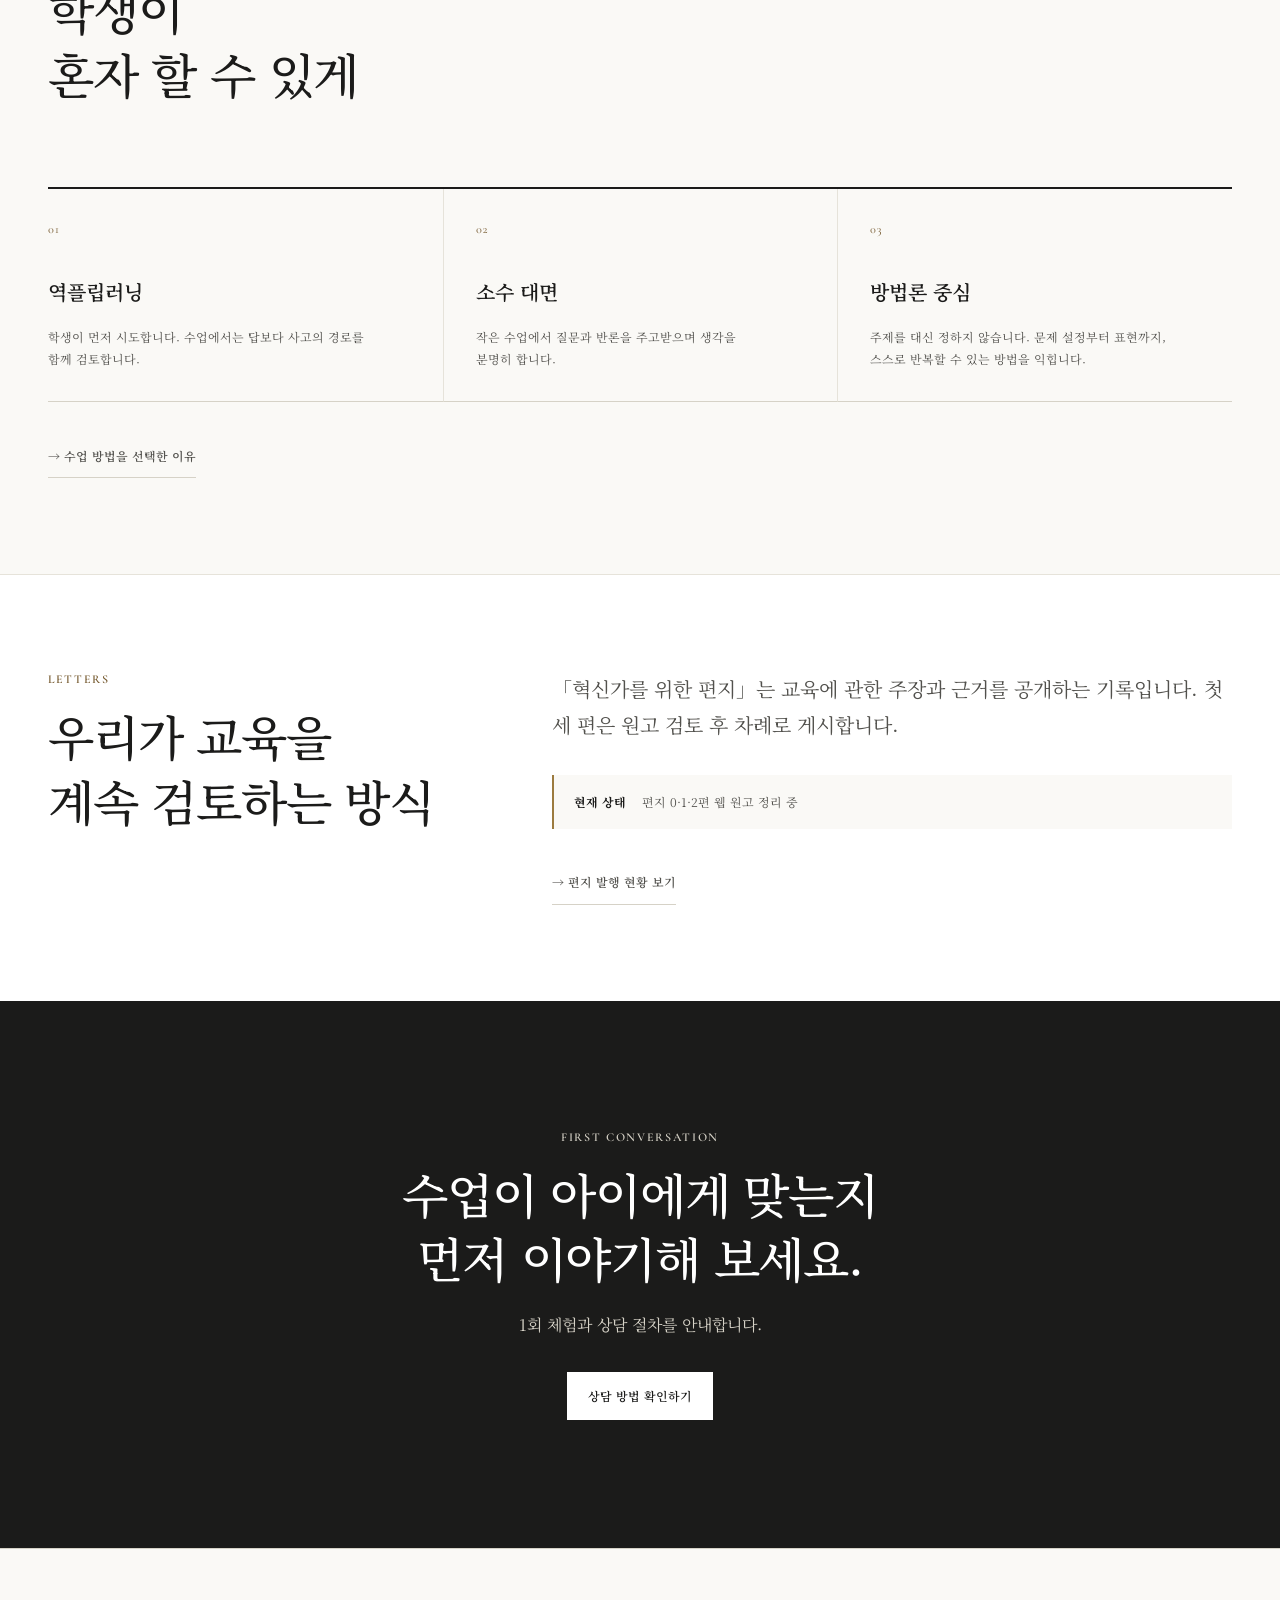
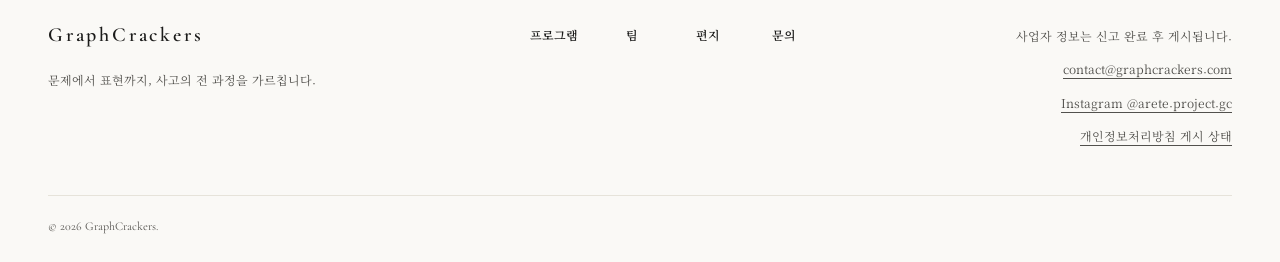
==== commit 3d75df36: "20261027-1505_멘토링2회차_준비: 사이트 단원 이름을 시대감각 · 분석탐구 · 표현소통 · 자기관리로 Co-Authored-By: Claude Opus 5.5 <nore" ====
--- a/index.html
+++ b/index.html
@@ -35,7 +35,7 @@
     <section class="hero shell" aria-labelledby="hero-title">
       <div class="hero-copy">
         <p class="eyebrow">격동하는 시대, 흔들리지 않을 역량을 개발하라</p>
-        <h1 id="hero-title">생각하는 힘은<br>대신 만들어줄 수 없습니다.</h1>
+        <h1 id="hero-title">생각하는 힘을<br>기르는 교육</h1>
         <p class="hero-summary">GraphCrackers는 학생이 질문을 만들고, 근거를 살피고, 자신의 언어로 설명하도록 돕는 교육 연구팀입니다.</p>
         <div class="actions" aria-label="주요 행동">
           <a class="button" href="/arete/">ARETE 프로그램 보기</a>
@@ -60,7 +60,7 @@
           <dl class="facts" aria-label="프로그램 요약">
             <div><dt>대상</dt><dd>중학교 2학년–고등학교 1학년</dd></div>
             <div><dt>형태</dt><dd>1:1–1:4 소그룹 · 대면</dd></div>
-            <div><dt>구성</dt><dd>4개 트랙 · 총 8회</dd></div>
+            <div><dt>구성</dt><dd>4개 단원 · 총 8회</dd></div>
           </dl>
           <a class="section-link" href="/arete/">→ ARETE의 목표와 수업 방식</a>
         </div>
@@ -69,7 +69,7 @@
     <section class="section" aria-labelledby="approach-title">
       <div class="shell">
         <div class="section-grid">
-          <div class="section-heading"><p class="eyebrow">Approach</p><h2 id="approach-title">대신 해주지 않고,<br>혼자 할 수 있게</h2></div>
+          <div class="section-heading"><p class="eyebrow">Approach</p><h2 id="approach-title">학생이<br>혼자 할 수 있게</h2></div>
           <p class="section-intro">수업은 학생에게 판단을 돌려주는 구조여야 합니다.</p>
         </div>
         <ol class="principles">
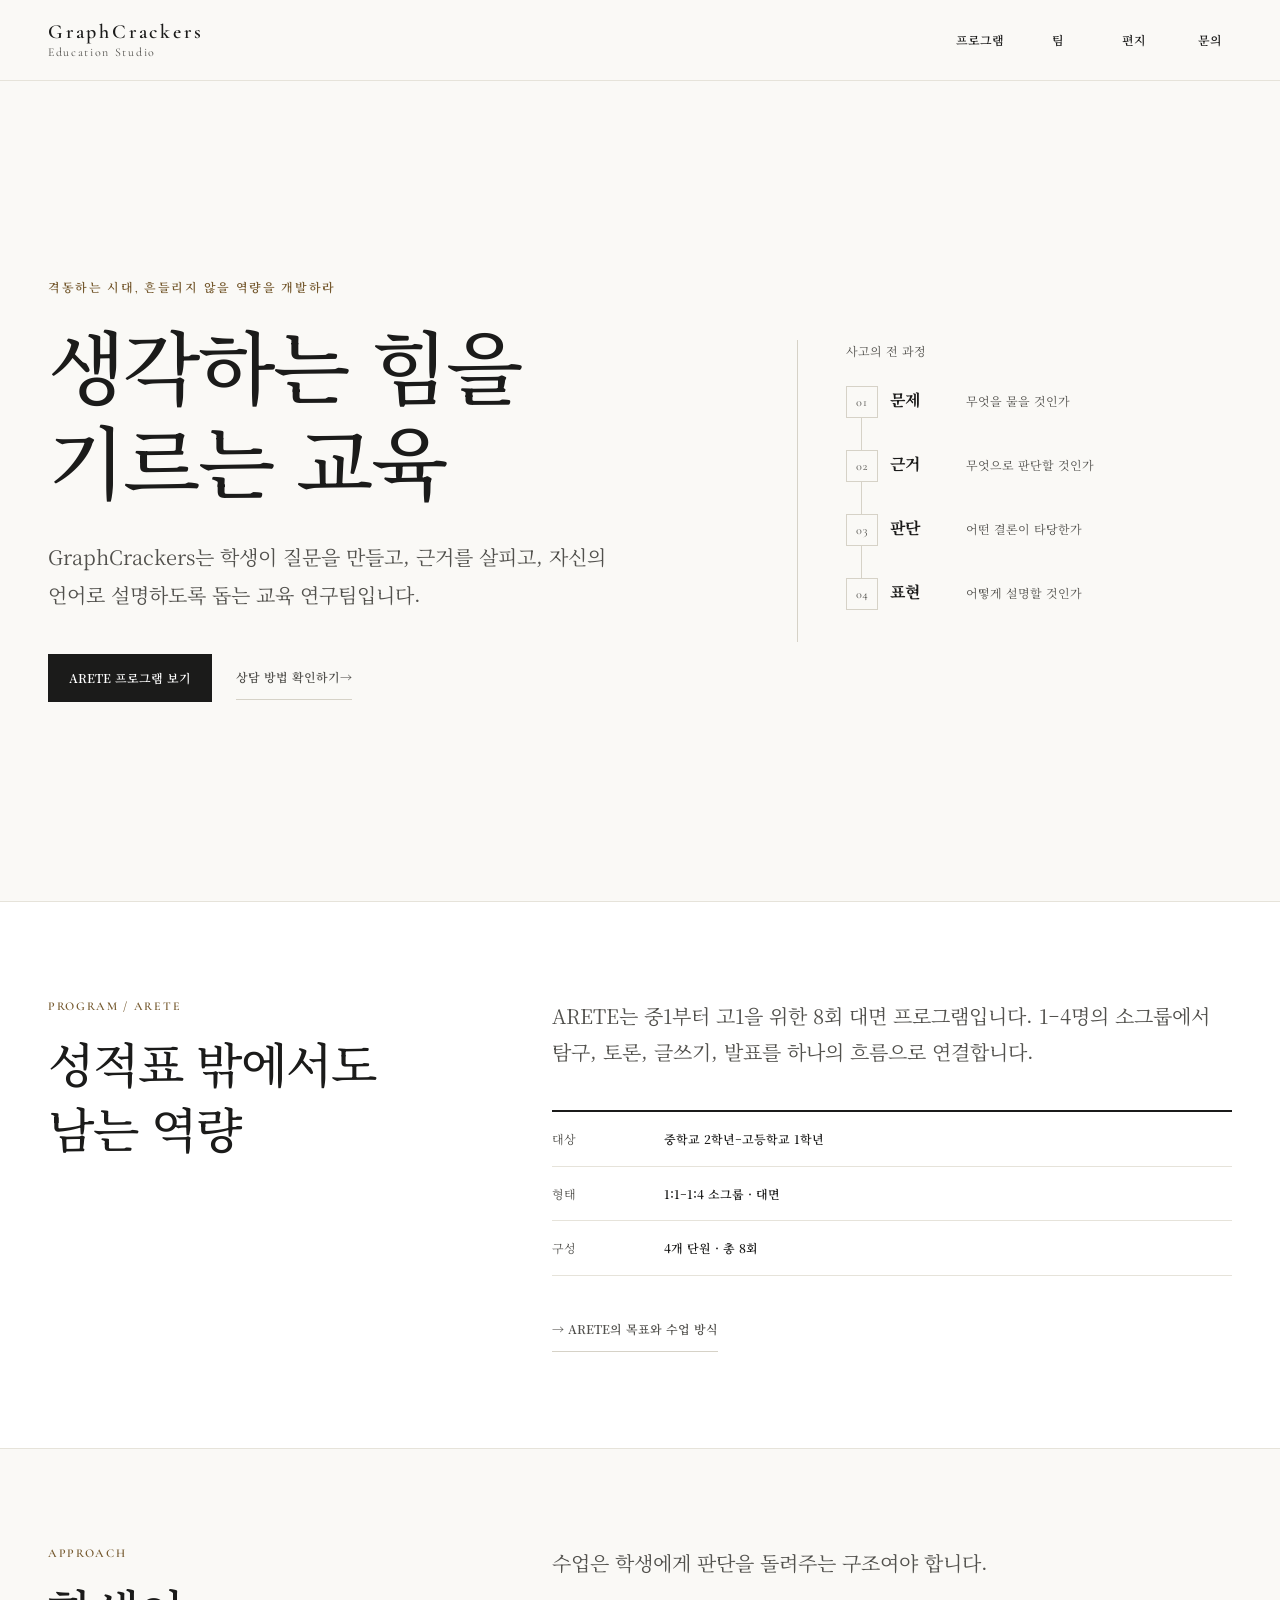
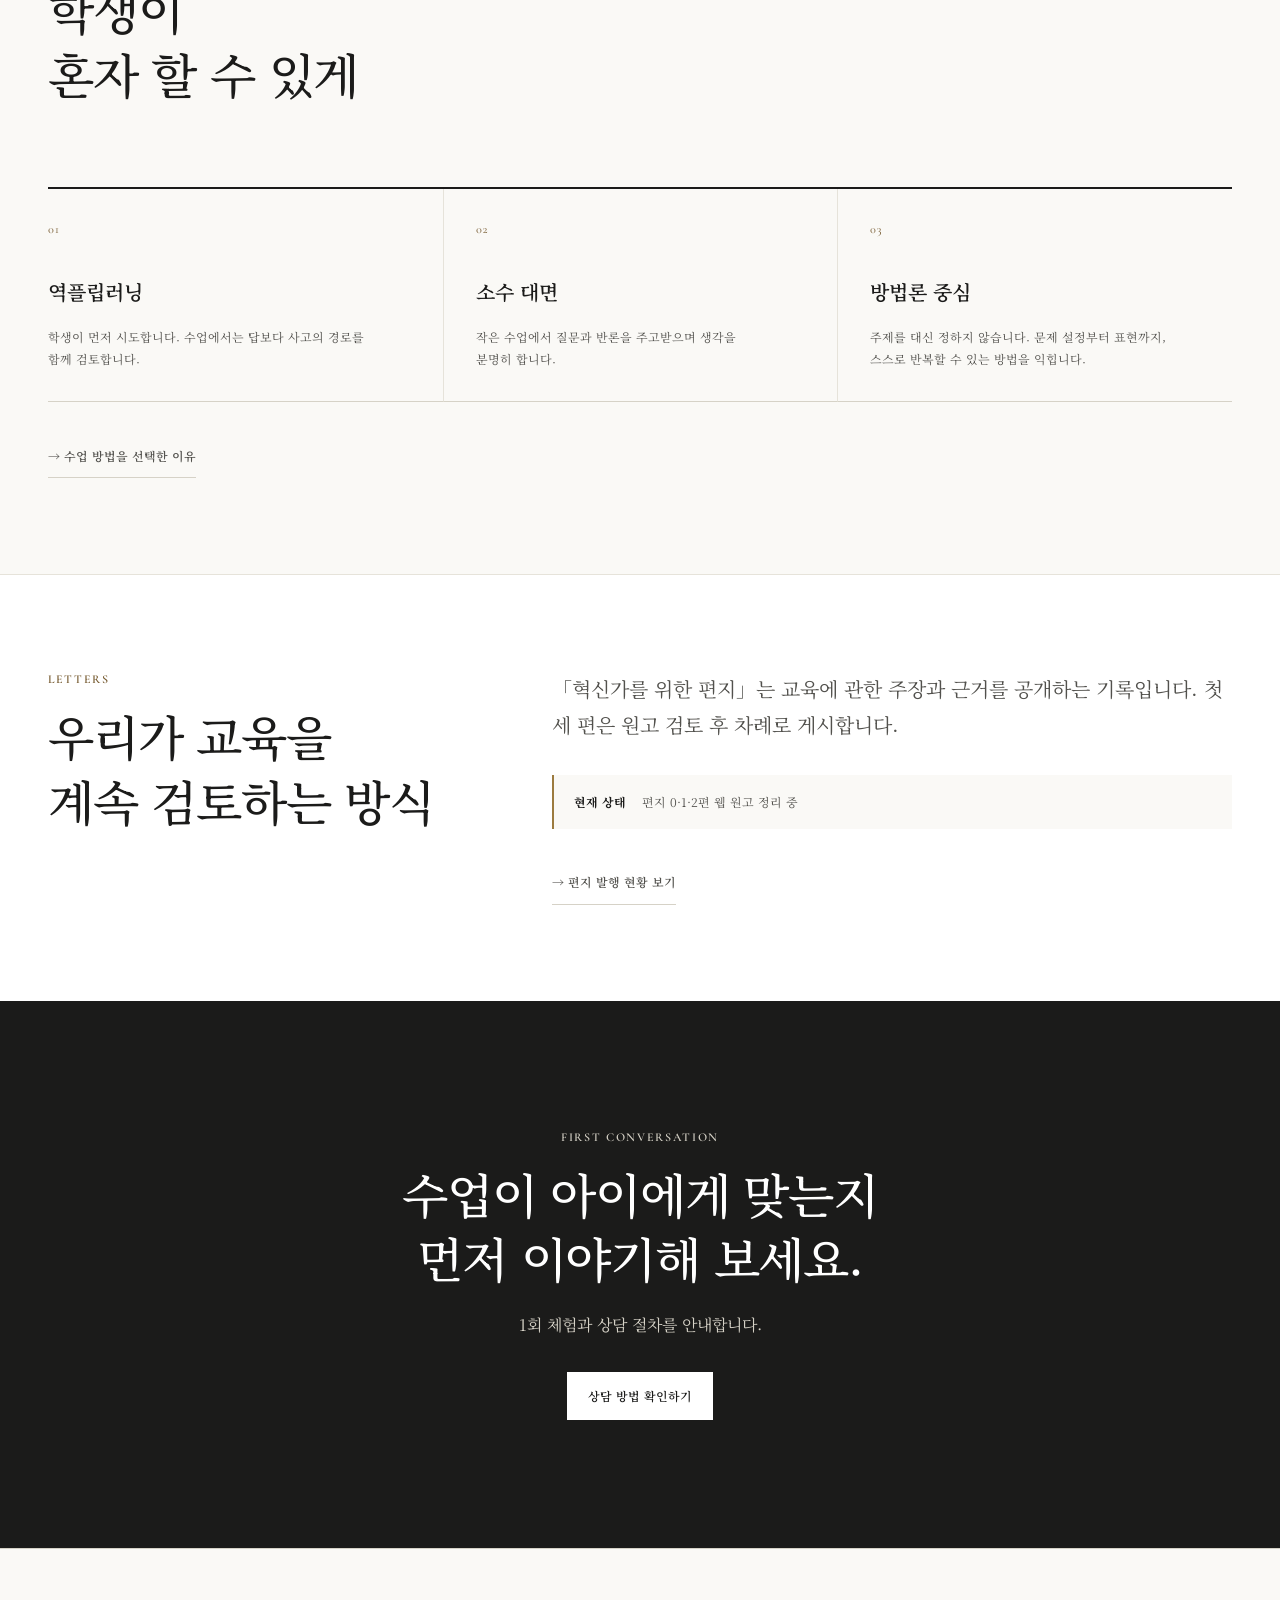
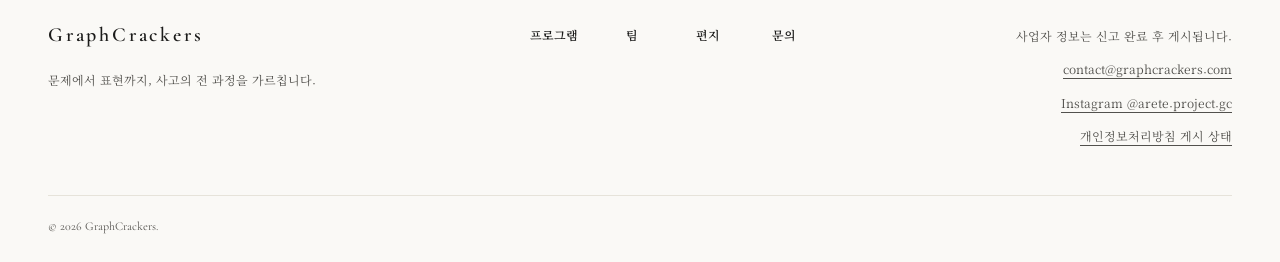
==== commit 1f23f0b3: "20261027-1505_멘토링2회차_준비: 대상 학년을 정본(7~10학년)대로 중1–고1 로 Co-Authored-By: Claude Opus 5.5 <noreply@anthro" ====
--- a/index.html
+++ b/index.html
@@ -56,7 +56,7 @@
       <div class="shell section-grid">
         <div class="section-heading"><p class="eyebrow">Program / ARETE</p><h2 id="program-title">성적표 밖에서도 남는 역량</h2></div>
         <div class="section-body">
-          <p class="lead">ARETE는 중2부터 고1을 위한 8회 대면 프로그램입니다. 1–4명의 소그룹에서 탐구, 토론, 글쓰기, 발표를 하나의 흐름으로 연결합니다.</p>
+          <p class="lead">ARETE는 중1부터 고1을 위한 8회 대면 프로그램입니다. 1–4명의 소그룹에서 탐구, 토론, 글쓰기, 발표를 하나의 흐름으로 연결합니다.</p>
           <dl class="facts" aria-label="프로그램 요약">
             <div><dt>대상</dt><dd>중학교 2학년–고등학교 1학년</dd></div>
             <div><dt>형태</dt><dd>1:1–1:4 소그룹 · 대면</dd></div>
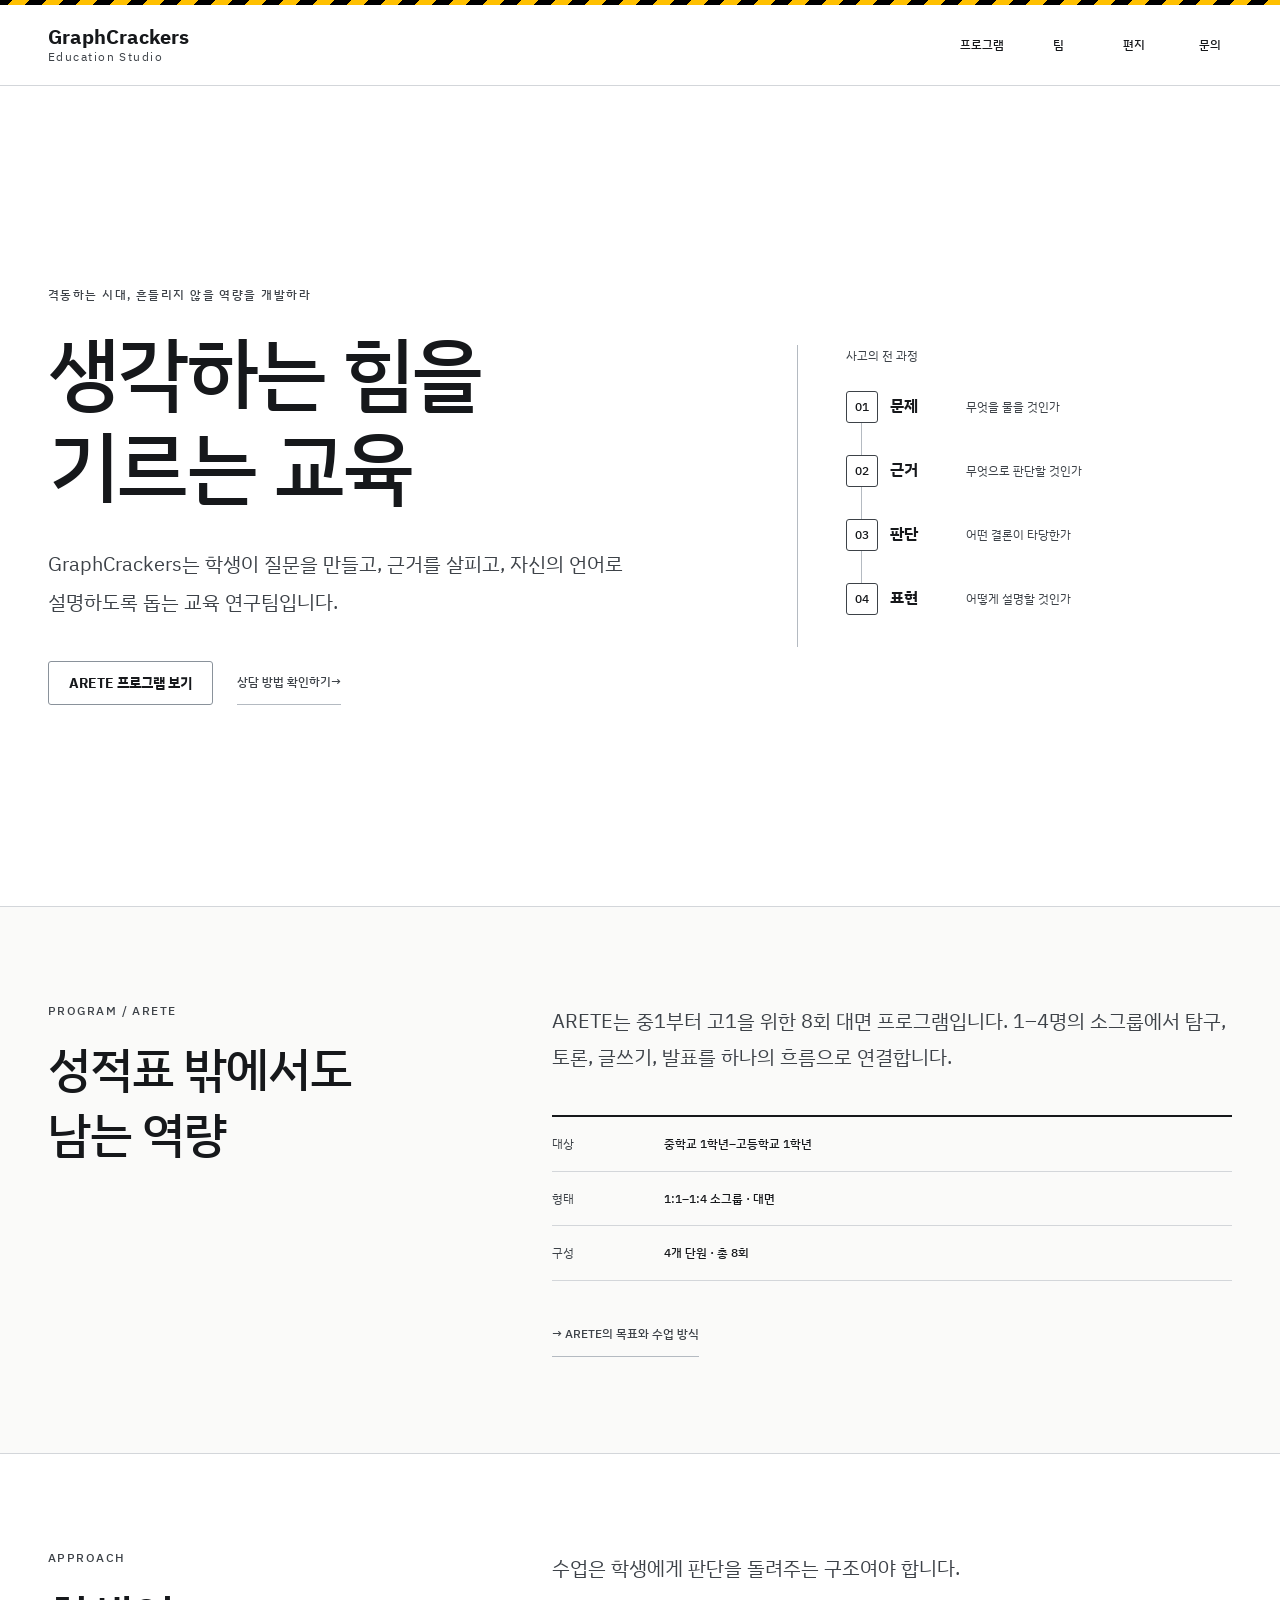
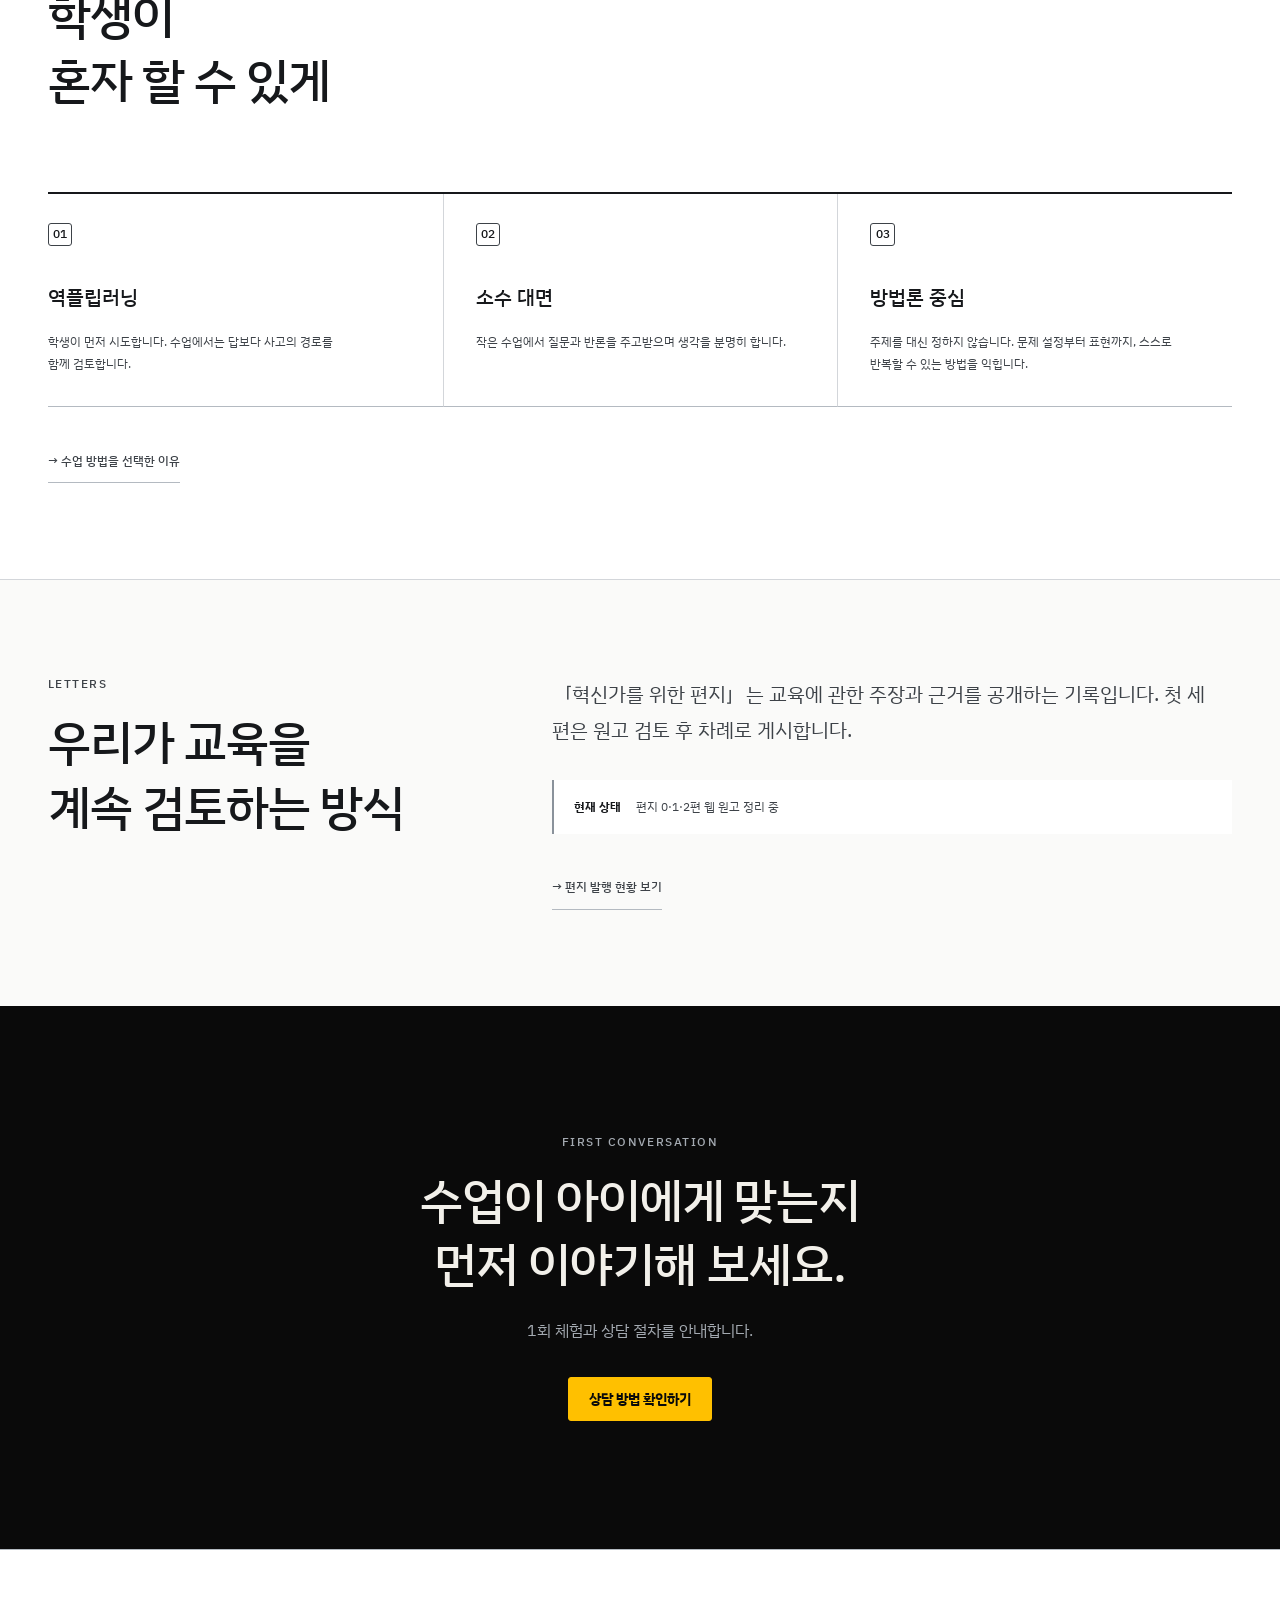
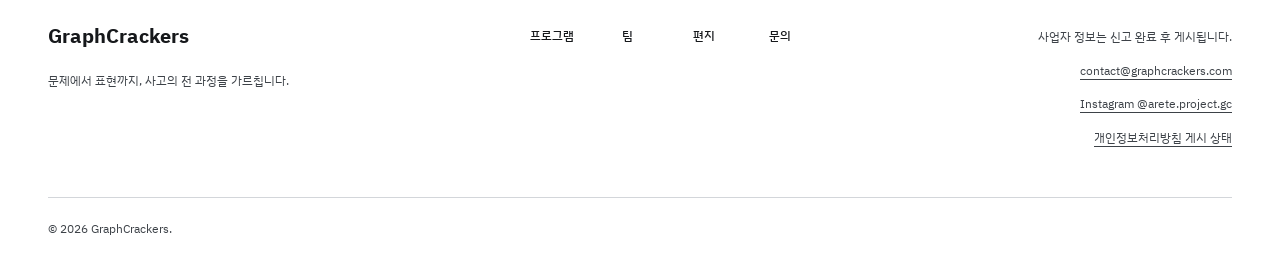
==== commit 19cf7062: "20261113-0951_시스템개발_화면새틀: 사이트 겉모습을 GC 디자인 시스템 「대외 · 읽는 지면」(차분한 판)으로 · 대상 학년 표 중1 - assets/gc_tokens." ====
--- a/index.html
+++ b/index.html
@@ -5,7 +5,7 @@
   <meta name="viewport" content="width=device-width, initial-scale=1">
   <title>GraphCrackers — 생각하는 힘을 기르는 교육</title>
   <meta name="description" content="GraphCrackers는 중학생과 고등학생이 문제를 정의하고, 근거를 만들고, 자신의 언어로 설명하는 힘을 기르도록 돕습니다.">
-  <meta name="theme-color" content="#faf9f6">
+  <meta name="theme-color" content="#ffffff">
   <meta property="og:title" content="GraphCrackers — 생각하는 힘을 기르는 교육">
   <meta property="og:description" content="문제에서 표현까지, 사고의 전 과정을 가르칩니다.">
   <meta property="og:type" content="website">
@@ -15,7 +15,7 @@
   <link rel="icon" href="/assets/favicon.svg" type="image/svg+xml">
   <link rel="preconnect" href="https://fonts.googleapis.com">
   <link rel="preconnect" href="https://fonts.gstatic.com" crossorigin>
-  <link rel="stylesheet" href="https://fonts.googleapis.com/css2?family=Cormorant+Garamond:wght@500;600&family=Noto+Serif+KR:wght@400;500;600;700&display=swap">
+  <link rel="stylesheet" href="https://fonts.googleapis.com/css2?family=IBM+Plex+Sans+KR:wght@400;500;700&display=swap">
   <link rel="stylesheet" href="/assets/style.css">
 </head>
 <body>
@@ -58,7 +58,7 @@
         <div class="section-body">
           <p class="lead">ARETE는 중1부터 고1을 위한 8회 대면 프로그램입니다. 1–4명의 소그룹에서 탐구, 토론, 글쓰기, 발표를 하나의 흐름으로 연결합니다.</p>
           <dl class="facts" aria-label="프로그램 요약">
-            <div><dt>대상</dt><dd>중학교 2학년–고등학교 1학년</dd></div>
+            <div><dt>대상</dt><dd>중학교 1학년–고등학교 1학년</dd></div>
             <div><dt>형태</dt><dd>1:1–1:4 소그룹 · 대면</dd></div>
             <div><dt>구성</dt><dd>4개 단원 · 총 8회</dd></div>
           </dl>
--- a/assets/style.css
+++ b/assets/style.css
@@ -1,15 +1,31 @@
+/* 색 · 글꼴 · 줄무늬는 디자인 토큰 사본(gc_tokens.css)의 변수만 부른다. 이 파일에 색 값을 새로 적지 않는다.
+   사이트는 밝은 판 하나다(자바스크립트를 쓰지 않으므로 밝기 단추가 없다). 밝은 값은 종이판 토큰 --gc-p-*,
+   검정 띠(.closing) 안은 화면판 토큰 --gc-s-*(검정 전면 값)를 쓴다.
+   대외 · 읽는 지면 값(디자인 시스템 README 「대외 · 읽는 지면」): 큰 제목 500 · 가는 테두리 번호 · 가는 머리띠 · 옅은 구역 바탕 */
+@import url("gc_tokens.css");
+
 :root {
-  --ink: #1b1b1a;
-  --ink-2: #52514d;
-  --ink-3: #8a877f;
-  --paper: #ffffff;
-  --ground: #faf9f6;
-  --line: #e6e3da;
-  --rule: #d6d2c7;
-  --accent: #9c7b3f;
-  --accent-text: #74582d;
-  --font-display: "Cormorant Garamond", "Noto Serif KR", Georgia, serif;
-  --font-body: "Noto Serif KR", "Batang", "바탕", serif;
+  color-scheme: light;
+  --ink: var(--gc-p-ink);
+  --ink-2: var(--gc-p-ink-2);
+  --ink-3: var(--gc-p-mut);
+  --paper: var(--gc-p-card-soft);
+  --ground: var(--gc-p-paper);
+  --line: var(--gc-p-line);
+  --rule: var(--gc-p-rule);
+  --edge: var(--gc-steel-l);
+  --accent: var(--gc-yellow);
+  --on-accent: var(--gc-black);
+  --accent-text: var(--gc-p-ink);
+  --night: var(--gc-black);
+  --night-ink: var(--gc-s-ink);
+  --night-mut: var(--gc-s-mut);
+  --font-display: var(--gc-font-display);
+  --font-body: var(--gc-font);
+  --w-regular: var(--gc-w-regular);
+  --w-medium: var(--gc-w-medium);
+  --w-bold: var(--gc-w-bold);
+  --radius: var(--gc-radius);
   --size-0: 0;
   --size-1: 0.25rem;
   --size-2: 0.5rem;
@@ -32,9 +48,11 @@
   --touch: 2.75rem;
   --rule-thin: 0.0625rem;
   --rule-strong: 0.125rem;
+  --rule-mark: 0.125rem;
   --focus-width: 0.125rem;
-  --tracking-wide: 0.14em;
-  --tracking-tight: -0.025em;
+  --band: var(--gc-band-thin-px);
+  --tracking-wide: 0.12em;
+  --tracking-tight: -0.02em;
   --duration: 160ms;
   --duration-none: 0.01ms;
   --font-small: 0.7rem;
@@ -49,15 +67,19 @@
   color: var(--ink);
   font-family: var(--font-body);
   font-size: var(--size-4);
+  font-weight: var(--w-regular);
   line-height: 1.8;
   text-rendering: optimizeLegibility;
   -webkit-font-smoothing: antialiased;
   word-break: keep-all;
   overflow-wrap: break-word;
 }
+/* 머리띠 — 쪽 맨 위 해저드 줄무늬(가이드의 화면 자리: 위 머리띠). 쪽을 내리면 같이 올라가고 머리 메뉴만 붙어 있다.
+   대외 · 읽는 지면의 가는 머리띠(--gc-band-thin-px) — 줄무늬 굵기는 머리띠 값(M) 그대로 */
+body::before { content: ""; display: block; height: var(--band); background: var(--gc-hz-M-px); }
 a { color: inherit; text-decoration-thickness: var(--rule-thin); text-underline-offset: var(--size-1); }
-a:hover { color: var(--accent-text); }
-a:focus-visible { outline: var(--focus-width) solid var(--accent); outline-offset: var(--size-1); }
+a:hover { color: var(--ink); text-decoration-color: var(--accent); }
+a:focus-visible { outline: var(--focus-width) solid var(--ink); outline-offset: var(--size-1); }
 button, a { touch-action: manipulation; -webkit-tap-highlight-color: transparent; }
 h1, h2, h3, p, figure, ol, dl, dd { margin: var(--size-0); }
 h1, h2, h3 { text-wrap: balance; }
@@ -71,10 +93,10 @@
   z-index: 100;
   padding: var(--size-2) var(--size-4);
   background: var(--ink);
-  color: var(--paper);
+  color: var(--ground);
   transform: translateY(-200%);
 }
-.skip-link:focus { color: var(--paper); transform: translateY(var(--size-0)); }
+.skip-link:focus { color: var(--ground); transform: translateY(var(--size-0)); }
 
 .site-header {
   position: sticky;
@@ -100,8 +122,8 @@
 .brand-primary, .footer-brand {
   font-family: var(--font-display);
   font-size: var(--size-5);
-  font-weight: 600;
-  letter-spacing: var(--tracking-wide);
+  font-weight: var(--w-bold);
+  letter-spacing: 0.01em;
   line-height: 1;
 }
 .brand-note {
@@ -120,10 +142,12 @@
   align-items: center;
   justify-content: center;
   font-size: var(--size-3);
-  font-weight: 600;
+  font-weight: var(--w-medium);
   text-decoration: none;
 }
-.global-nav a[aria-current="page"] { box-shadow: inset 0 calc(var(--rule-strong) * -1) var(--accent); color: var(--accent-text); }
+.global-nav a:hover, .footer-nav a:hover { box-shadow: inset 0 calc(var(--rule-thin) * -1) var(--ink); }
+/* 지금 쪽 표시 — 노란 밑줄(고른 표시는 단추가 아니라 노랑을 써도 되는 자리) */
+.global-nav a[aria-current="page"] { box-shadow: inset 0 calc(var(--rule-mark) * -1) var(--accent); color: var(--ink); }
 
 .hero {
   min-height: calc(100svh - var(--size-20));
@@ -134,10 +158,10 @@
   gap: clamp(var(--size-12), 8vw, var(--size-24));
 }
 .eyebrow {
-  color: var(--accent-text);
-  font-family: var(--font-display);
-  font-size: var(--size-3);
-  font-weight: 600;
+  color: var(--ink-2);
+  font-family: var(--font-display);
+  font-size: var(--size-3);
+  font-weight: var(--w-medium);
   letter-spacing: var(--tracking-wide);
   line-height: 1.4;
   text-transform: uppercase;
@@ -146,7 +170,7 @@
   max-width: 12ch;
   margin-block-start: var(--size-5);
   font-size: clamp(var(--size-10), 6.4vw, var(--size-20));
-  font-weight: 500;
+  font-weight: var(--w-medium);
   letter-spacing: var(--tracking-tight);
   line-height: 1.18;
 }
@@ -164,31 +188,39 @@
   flex-wrap: wrap;
   gap: var(--size-4) var(--size-6);
 }
+/* 단추 — 노란 단추는 쪽마다 하나(그 쪽에서 할 일). 첫 화면처럼 단추가 둘인 쪽은 위의 것(.hero)이 보통 단추다 */
 .button {
   min-height: var(--touch);
   padding: var(--size-3) var(--size-5);
   display: inline-flex;
   align-items: center;
   justify-content: center;
-  border: var(--rule-thin) solid var(--ink);
-  background: var(--ink);
-  color: var(--paper);
-  font-size: var(--size-3);
-  font-weight: 600;
+  border: var(--rule-thin) solid var(--accent);
+  border-radius: var(--radius);
+  background: var(--accent);
+  color: var(--on-accent);
+  font-size: 0.875rem;
+  font-weight: var(--w-bold);
+  line-height: 1.3;
   text-decoration: none;
-  transition: background var(--duration), color var(--duration);
-}
-.button:hover { background: var(--ground); color: var(--ink); }
+  transition: border-color var(--duration), box-shadow var(--duration);
+}
+.button:hover { color: var(--on-accent); border-color: var(--ink); box-shadow: inset 0 0 0 var(--rule-thin) var(--ink); }
+.button:focus-visible { outline: var(--focus-width) solid var(--ink); outline-offset: var(--size-1); }
+/* 보통 단추 — 흰 면 + 테두리 */
+.hero .button { border-color: var(--edge); background: var(--ground); color: var(--ink); }
+.hero .button:hover { border-color: var(--ink); color: var(--ink); }
 .text-link, .section-link {
   min-height: var(--touch);
   display: inline-flex;
   align-items: center;
   color: var(--ink-2);
   font-size: var(--size-3);
-  font-weight: 600;
+  font-weight: var(--w-medium);
   text-decoration: none;
   border-block-end: var(--rule-thin) solid var(--rule);
 }
+.text-link:hover, .section-link:hover { color: var(--ink); border-block-end-color: var(--ink); }
 
 .thinking-map { padding-inline-start: clamp(var(--size-5), 5vw, var(--size-12)); border-inline-start: var(--rule-thin) solid var(--rule); }
 .thinking-map figcaption { margin-block-end: var(--size-6); color: var(--ink-2); font-size: var(--size-3); }
@@ -209,6 +241,7 @@
   inset-inline-start: calc(var(--size-4) - (var(--rule-thin) / 2));
   border-inline-start: var(--rule-thin) solid var(--rule);
 }
+/* 번호 — 차분한 판은 검정 면 대신 가는 테두리(흰 바탕 · 먹 글자) */
 .thinking-map li > span {
   position: relative;
   z-index: 1;
@@ -216,18 +249,21 @@
   height: var(--size-8);
   display: inline-grid;
   place-items: center;
-  border: var(--rule-thin) solid var(--rule);
+  border: var(--rule-thin) solid var(--ink-2);
+  border-radius: var(--radius);
   background: var(--ground);
-  color: var(--ink-2);
-  font-family: var(--font-display);
-  font-size: var(--size-3);
+  color: var(--ink);
+  font-family: var(--font-display);
+  font-size: var(--size-3);
+  font-weight: var(--w-medium);
   font-variant-numeric: tabular-nums;
   line-height: 1;
 }
-.thinking-map strong { font-size: var(--size-4); }
+.thinking-map strong { font-size: var(--size-4); font-weight: var(--w-bold); }
 .thinking-map small { color: var(--ink-2); font-size: var(--size-3); }
 
 .section { padding-block: clamp(var(--size-16), 10vw, var(--size-24)); border-block-start: var(--rule-thin) solid var(--line); }
+/* 구역 바탕 — 대외 · 읽는 지면의 옅은 면(--gc-p-card-soft) */
 .section-paper { background: var(--paper); }
 .section-grid {
   display: grid;
@@ -237,7 +273,7 @@
 .section-heading h2, .closing h2, .page-title {
   margin-block-start: var(--size-4);
   font-size: clamp(var(--size-8), 4.5vw, var(--size-12));
-  font-weight: 500;
+  font-weight: var(--w-medium);
   letter-spacing: var(--tracking-tight);
   line-height: 1.35;
 }
@@ -245,7 +281,7 @@
 .facts { margin-block: var(--size-10) var(--size-8); border-block-start: var(--rule-strong) solid var(--ink); }
 .facts div { padding-block: var(--size-4); display: grid; grid-template-columns: var(--size-24) 1fr; gap: var(--size-4); border-block-end: var(--rule-thin) solid var(--line); }
 .facts dt { color: var(--ink-2); font-size: var(--size-3); }
-.facts dd { font-size: var(--size-3); font-weight: 600; }
+.facts dd { font-size: var(--size-3); font-weight: var(--w-medium); }
 .principles {
   margin-block-start: clamp(var(--size-12), 7vw, var(--size-20));
   padding: var(--size-0);
@@ -256,19 +292,36 @@
 }
 .principles li { padding: var(--size-6) clamp(var(--size-4), 3vw, var(--size-8)) var(--size-8) var(--size-0); border-block-end: var(--rule-thin) solid var(--rule); }
 .principles li + li { padding-inline-start: clamp(var(--size-4), 3vw, var(--size-8)); border-inline-start: var(--rule-thin) solid var(--line); }
-.principle-number { color: var(--accent-text); font-family: var(--font-display); font-size: var(--size-3); font-variant-numeric: tabular-nums; }
-.principles h3 { margin-block-start: var(--size-8); font-size: var(--size-5); font-weight: 600; }
+.principle-number {
+  min-width: 1.9em;
+  height: 1.9em;
+  padding: 0 0.35em;
+  display: inline-grid;
+  place-items: center;
+  border: var(--rule-thin) solid var(--ink-2);
+  border-radius: var(--radius);
+  background: var(--ground);
+  color: var(--ink);
+  font-family: var(--font-display);
+  font-size: var(--size-3);
+  font-weight: var(--w-medium);
+  font-variant-numeric: tabular-nums;
+  line-height: 1;
+}
+.principles h3 { margin-block-start: var(--size-8); font-size: var(--size-5); font-weight: var(--w-medium); }
 .principles p { margin-block-start: var(--size-4); color: var(--ink-2); font-size: var(--size-3); }
 .section-link-end { margin-block-start: var(--size-8); }
-.notice { margin-block: var(--size-8); padding: var(--size-4) var(--size-5); border-inline-start: var(--rule-strong) solid var(--accent); background: var(--ground); color: var(--ink-2); font-size: var(--size-3); }
+.notice { margin-block: var(--size-8); padding: var(--size-4) var(--size-5); border-inline-start: var(--rule-mark) solid var(--edge); background: var(--ground); color: var(--ink-2); font-size: var(--size-3); }
 .notice strong { margin-inline-end: var(--size-3); color: var(--ink); }
 
-.closing { padding-block: clamp(var(--size-20), 13vw, var(--size-32)); background: var(--ink); color: var(--paper); }
+/* 맺음 띠 — 검정 전면. 노란 단추(이 쪽에서 할 일)가 검정 위에 놓인다 */
+.closing { padding-block: clamp(var(--size-20), 13vw, var(--size-32)); background: var(--night); color: var(--night-ink); }
 .closing-inner { text-align: center; }
-.closing .eyebrow { color: var(--rule); }
-.closing p:not(.eyebrow) { margin-block-start: var(--size-5); color: var(--rule); }
-.closing .button { margin-block-start: var(--size-8); border-color: var(--paper); background: var(--paper); color: var(--ink); }
-.closing .button:hover { background: var(--ink); color: var(--paper); }
+.closing .eyebrow { color: var(--night-mut); }
+.closing p:not(.eyebrow) { margin-block-start: var(--size-5); color: var(--night-mut); }
+.closing .button { margin-block-start: var(--size-8); }
+.closing .button:hover { border-color: var(--night-ink); box-shadow: inset 0 0 0 var(--rule-thin) var(--night-ink); }
+.closing .button:focus-visible { outline-color: var(--accent); }
 
 .site-footer { padding-block: var(--size-16) var(--size-6); border-block-start: var(--rule-thin) solid var(--rule); }
 .footer-grid { display: grid; grid-template-columns: 1.2fr 0.8fr 1fr; gap: var(--size-10); }
@@ -283,18 +336,19 @@
 .page-hero .page-title { max-width: 18ch; }
 .page-summary { max-width: 40rem; margin-block-start: var(--size-6); color: var(--ink-2); font-size: var(--size-5); }
 .prose { max-width: var(--reading); }
-.prose h2 { margin-block: var(--size-12) var(--size-4); font-size: var(--size-6); }
-.prose h3 { margin-block: var(--size-8) var(--size-3); font-size: var(--size-5); }
+.prose h2 { margin-block: var(--size-12) var(--size-4); font-size: var(--size-6); font-weight: var(--w-medium); }
+.prose h3 { margin-block: var(--size-8) var(--size-3); font-size: var(--size-5); font-weight: var(--w-medium); }
 .prose p + p, .prose ul, .prose ol { margin-block-start: var(--size-4); }
 .prose p, .prose li { color: var(--ink-2); }
 .prose a { color: var(--ink); }
-.prose a.button { color: var(--paper); }
-.prose a.button:hover { color: var(--ink); }
+.prose a.button, .prose a.button:hover { color: var(--on-accent); }
 .toc { margin-block-start: var(--size-10); padding-block: var(--size-4); display: flex; flex-wrap: wrap; gap: var(--size-2) var(--size-5); border-block: var(--rule-thin) solid var(--rule); }
-.toc a { min-height: var(--touch); display: inline-flex; align-items: center; font-size: var(--size-3); text-decoration: none; }
+.toc a { min-height: var(--touch); display: inline-flex; align-items: center; font-size: var(--size-3); font-weight: var(--w-medium); text-decoration: none; }
+.toc a:hover { text-decoration: underline; text-decoration-color: var(--accent); text-decoration-thickness: var(--rule-strong); }
 .status-list { margin-block-start: var(--size-8); padding: var(--size-0); list-style: none; border-block-start: var(--rule-strong) solid var(--ink); }
 .status-list li { padding-block: var(--size-5); border-block-end: var(--rule-thin) solid var(--line); }
 .status-list span { display: block; color: var(--ink-2); font-size: var(--size-3); }
+.status-list strong { font-weight: var(--w-bold); }
 .back-to-top { margin-block-start: var(--size-12); }
 section[id] { scroll-margin-top: calc(var(--size-20) + var(--size-8)); }
 
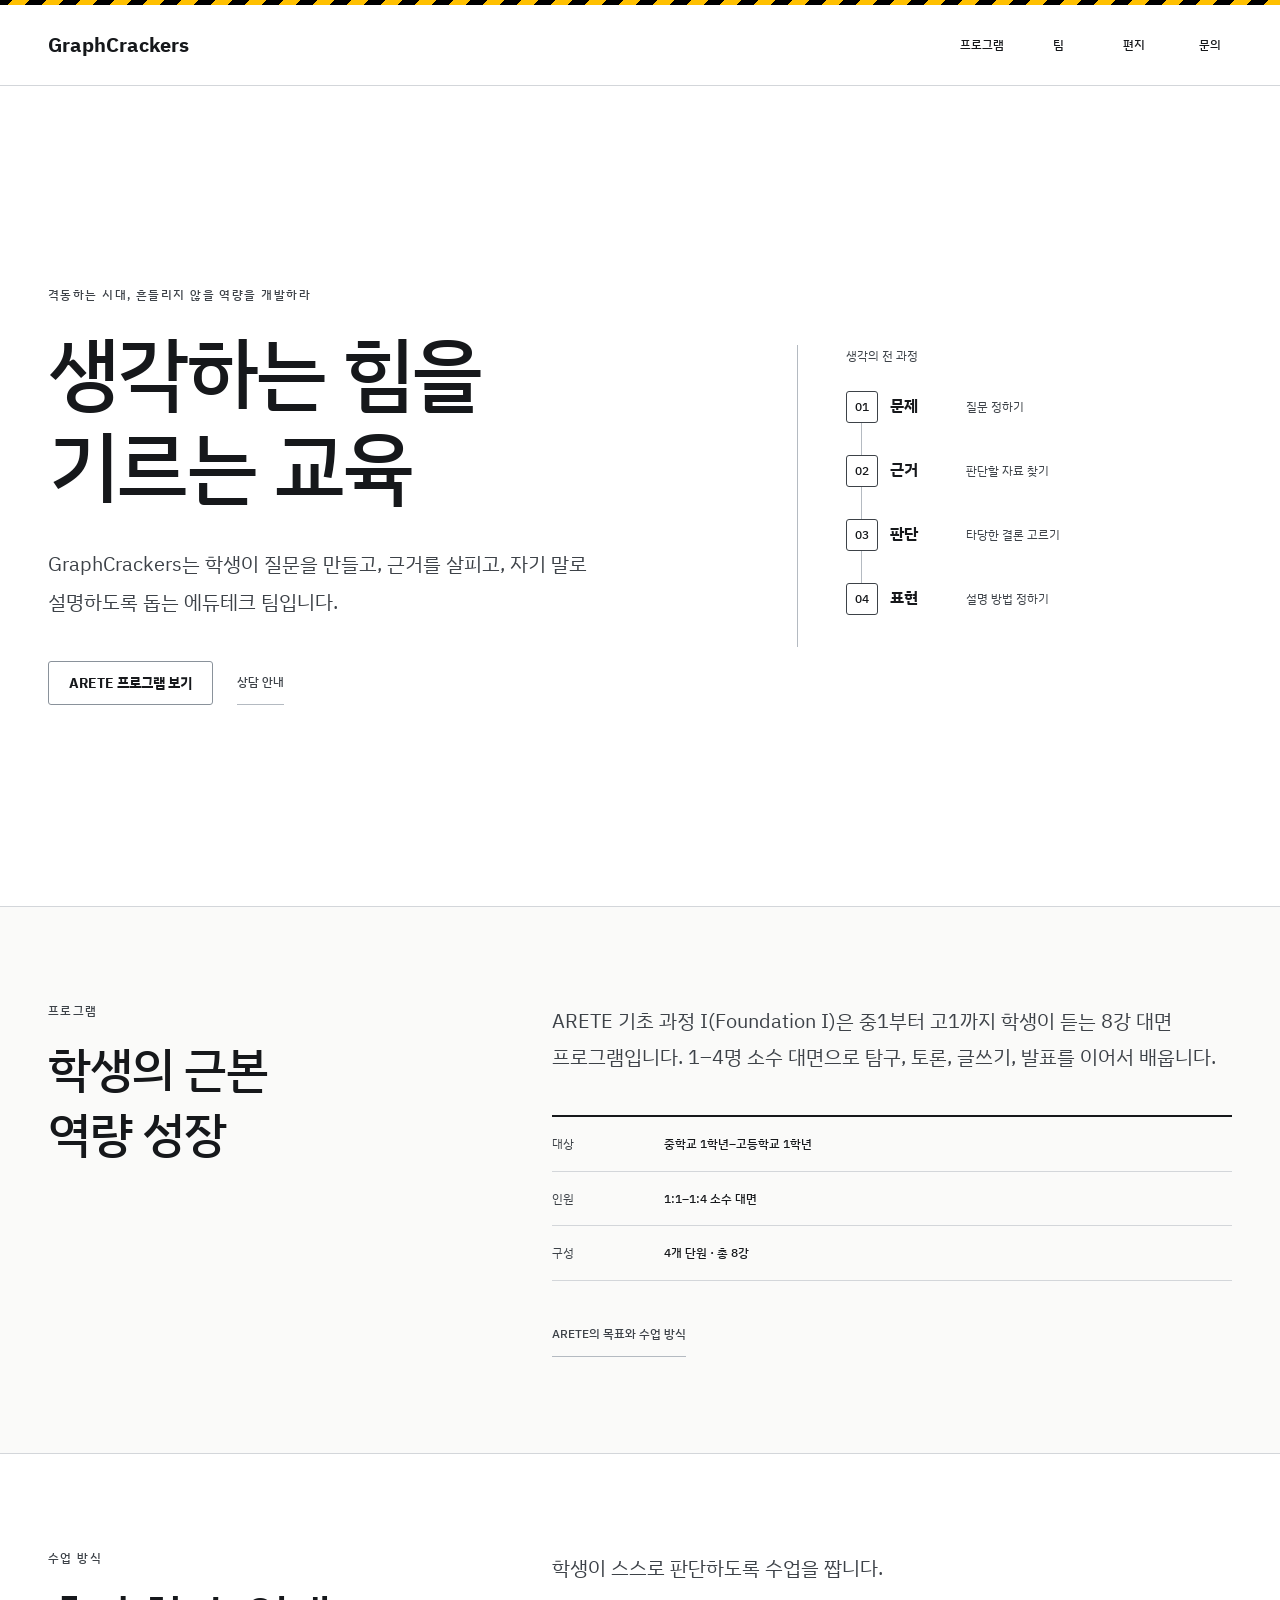
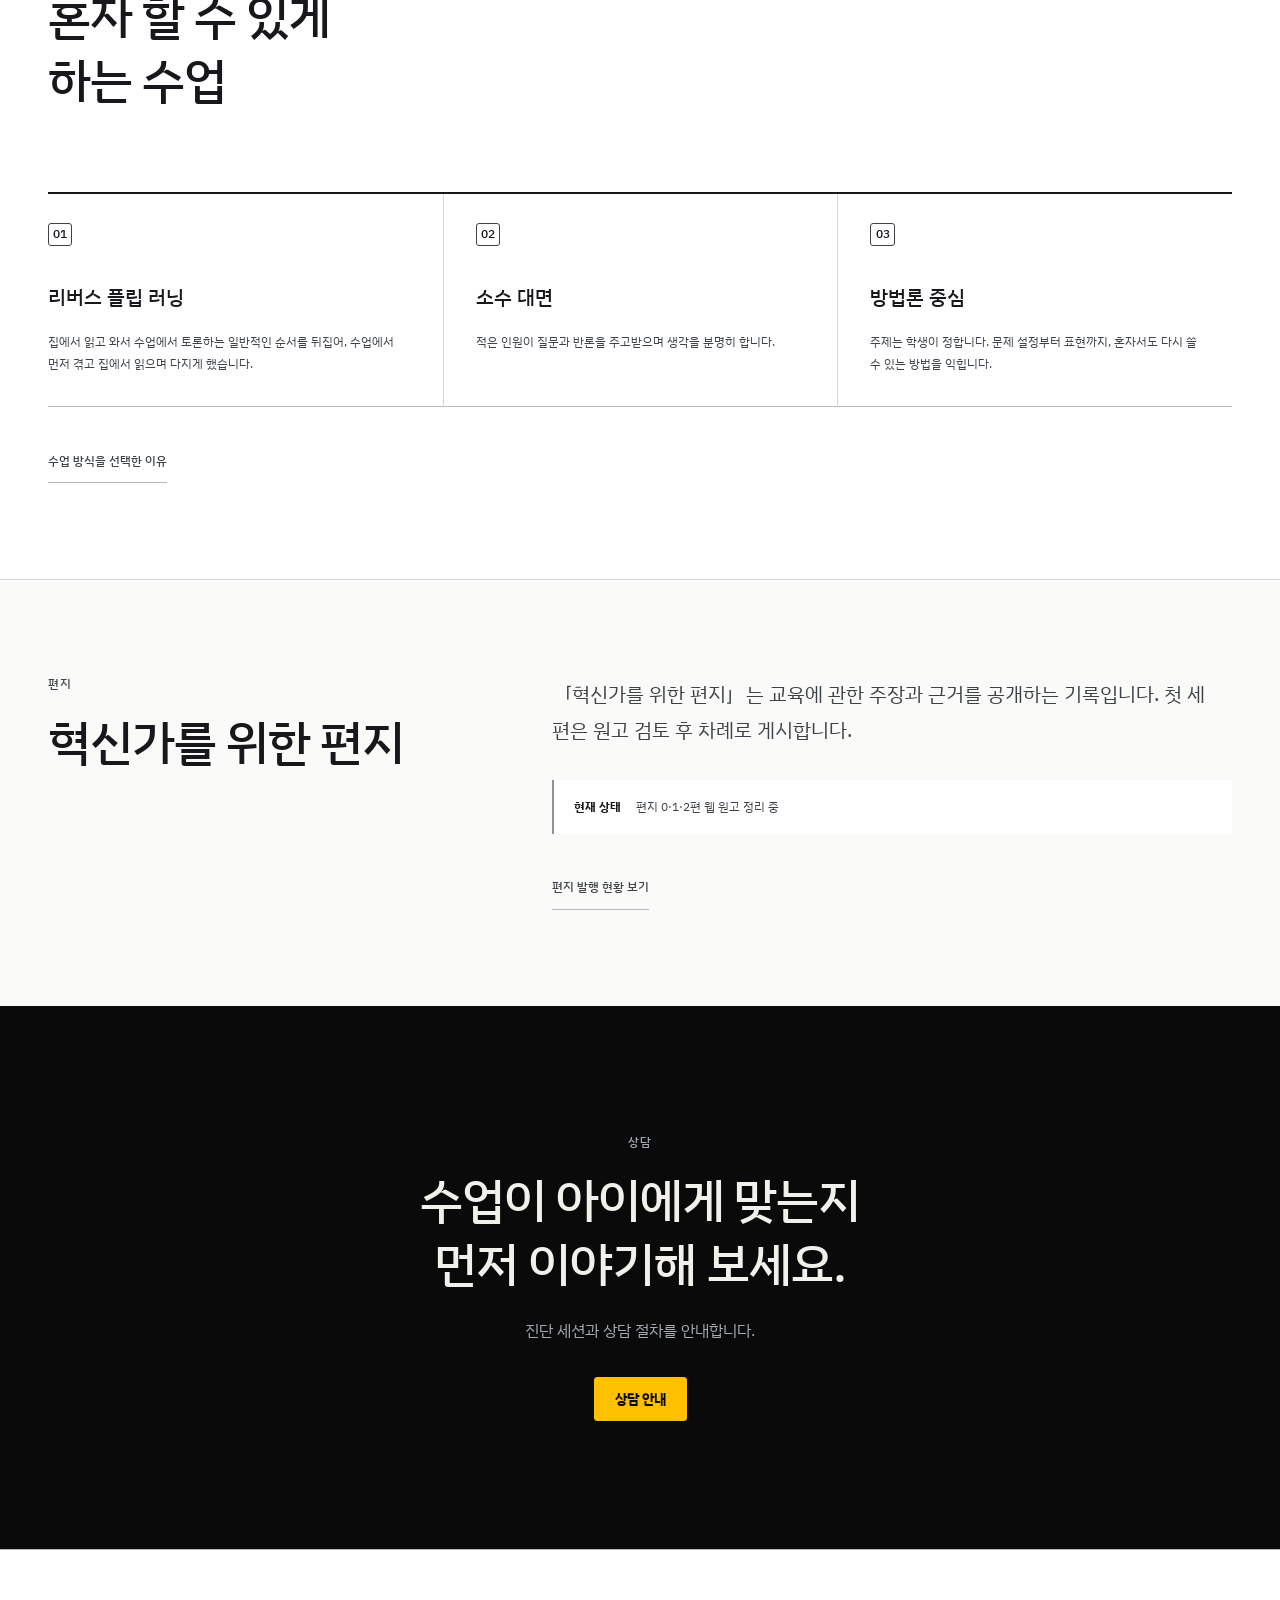
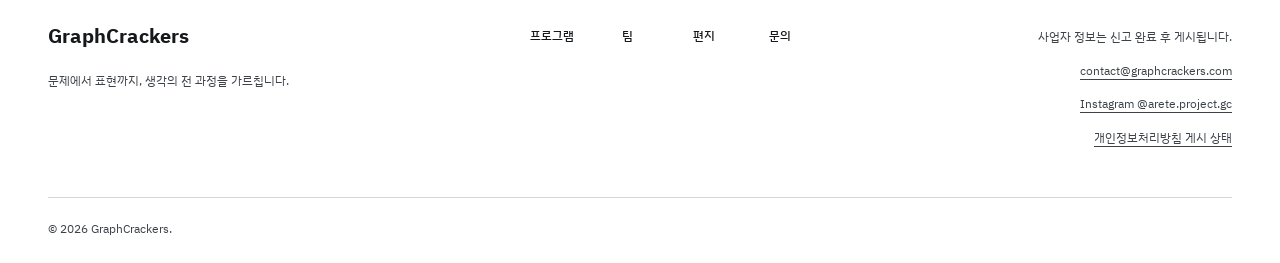
==== commit 0a17ef22: "사이트 글: 제목 · 메뉴 명사형, 번역투 정리, 낡은 사실 표현 고침 Co-Authored-By: Claude Opus 5.5 <noreply@anthropic.com>" ====
--- a/index.html
+++ b/index.html
@@ -4,10 +4,10 @@
   <meta charset="utf-8">
   <meta name="viewport" content="width=device-width, initial-scale=1">
   <title>GraphCrackers — 생각하는 힘을 기르는 교육</title>
-  <meta name="description" content="GraphCrackers는 중학생과 고등학생이 문제를 정의하고, 근거를 만들고, 자신의 언어로 설명하는 힘을 기르도록 돕습니다.">
+  <meta name="description" content="GraphCrackers는 중학생과 고등학생이 문제를 정의하고, 근거를 살피고, 자기 말로 설명하는 힘을 기르도록 돕습니다.">
   <meta name="theme-color" content="#ffffff">
   <meta property="og:title" content="GraphCrackers — 생각하는 힘을 기르는 교육">
-  <meta property="og:description" content="문제에서 표현까지, 사고의 전 과정을 가르칩니다.">
+  <meta property="og:description" content="문제에서 표현까지, 생각의 전 과정을 가르칩니다.">
   <meta property="og:type" content="website">
   <meta property="og:locale" content="ko_KR">
   <meta property="og:url" content="https://graphcrackers.com/">
@@ -24,7 +24,6 @@
     <div class="shell header-inner">
       <a class="brand" href="/" aria-label="GraphCrackers 홈">
         <span class="brand-primary">GraphCrackers</span>
-        <span class="brand-note" aria-hidden="true">Education Studio</span>
       </a>
       <nav class="global-nav" aria-label="주요 메뉴">
         <a href="/arete/">프로그램</a><a href="/about/">팀</a><a href="/letters/">편지</a><a href="/contact/">문의</a>
@@ -36,72 +35,72 @@
       <div class="hero-copy">
         <p class="eyebrow">격동하는 시대, 흔들리지 않을 역량을 개발하라</p>
         <h1 id="hero-title">생각하는 힘을<br>기르는 교육</h1>
-        <p class="hero-summary">GraphCrackers는 학생이 질문을 만들고, 근거를 살피고, 자신의 언어로 설명하도록 돕는 교육 연구팀입니다.</p>
-        <div class="actions" aria-label="주요 행동">
+        <p class="hero-summary">GraphCrackers는 학생이 질문을 만들고, 근거를 살피고, 자기 말로 설명하도록 돕는 에듀테크 팀입니다.</p>
+        <div class="actions" aria-label="바로 가기">
           <a class="button" href="/arete/">ARETE 프로그램 보기</a>
-          <a class="text-link" href="/contact/">상담 방법 확인하기 <span aria-hidden="true">→</span></a>
+          <a class="text-link" href="/contact/">상담 안내</a>
         </div>
       </div>
       <figure class="thinking-map" aria-labelledby="thinking-map-title">
-        <figcaption id="thinking-map-title">사고의 전 과정</figcaption>
+        <figcaption id="thinking-map-title">생각의 전 과정</figcaption>
         <ol>
-          <li><span>01</span><strong>문제</strong><small>무엇을 물을 것인가</small></li>
-          <li><span>02</span><strong>근거</strong><small>무엇으로 판단할 것인가</small></li>
-          <li><span>03</span><strong>판단</strong><small>어떤 결론이 타당한가</small></li>
-          <li><span>04</span><strong>표현</strong><small>어떻게 설명할 것인가</small></li>
+          <li><span>01</span><strong>문제</strong><small>질문 정하기</small></li>
+          <li><span>02</span><strong>근거</strong><small>판단할 자료 찾기</small></li>
+          <li><span>03</span><strong>판단</strong><small>타당한 결론 고르기</small></li>
+          <li><span>04</span><strong>표현</strong><small>설명 방법 정하기</small></li>
         </ol>
       </figure>
     </section>
     <section class="section section-paper" aria-labelledby="program-title">
       <div class="shell section-grid">
-        <div class="section-heading"><p class="eyebrow">Program / ARETE</p><h2 id="program-title">성적표 밖에서도 남는 역량</h2></div>
+        <div class="section-heading"><p class="eyebrow">프로그램</p><h2 id="program-title">학생의 근본 역량 성장</h2></div>
         <div class="section-body">
-          <p class="lead">ARETE는 중1부터 고1을 위한 8회 대면 프로그램입니다. 1–4명의 소그룹에서 탐구, 토론, 글쓰기, 발표를 하나의 흐름으로 연결합니다.</p>
+          <p class="lead">ARETE 기초 과정 I(Foundation I)은 중1부터 고1까지 학생이 듣는 8강 대면 프로그램입니다. 1–4명 소수 대면으로 탐구, 토론, 글쓰기, 발표를 이어서 배웁니다.</p>
           <dl class="facts" aria-label="프로그램 요약">
             <div><dt>대상</dt><dd>중학교 1학년–고등학교 1학년</dd></div>
-            <div><dt>형태</dt><dd>1:1–1:4 소그룹 · 대면</dd></div>
-            <div><dt>구성</dt><dd>4개 단원 · 총 8회</dd></div>
+            <div><dt>인원</dt><dd>1:1–1:4 소수 대면</dd></div>
+            <div><dt>구성</dt><dd>4개 단원 · 총 8강</dd></div>
           </dl>
-          <a class="section-link" href="/arete/">→ ARETE의 목표와 수업 방식</a>
+          <a class="section-link" href="/arete/">ARETE의 목표와 수업 방식</a>
         </div>
       </div>
     </section>
     <section class="section" aria-labelledby="approach-title">
       <div class="shell">
         <div class="section-grid">
-          <div class="section-heading"><p class="eyebrow">Approach</p><h2 id="approach-title">학생이<br>혼자 할 수 있게</h2></div>
-          <p class="section-intro">수업은 학생에게 판단을 돌려주는 구조여야 합니다.</p>
+          <div class="section-heading"><p class="eyebrow">수업 방식</p><h2 id="approach-title">혼자 할 수 있게<br>하는 수업</h2></div>
+          <p class="section-intro">학생이 스스로 판단하도록 수업을 짭니다.</p>
         </div>
         <ol class="principles">
-          <li><span class="principle-number">01</span><h3>역플립러닝</h3><p>학생이 먼저 시도합니다. 수업에서는 답보다 사고의 경로를 함께 검토합니다.</p></li>
-          <li><span class="principle-number">02</span><h3>소수 대면</h3><p>작은 수업에서 질문과 반론을 주고받으며 생각을 분명히 합니다.</p></li>
-          <li><span class="principle-number">03</span><h3>방법론 중심</h3><p>주제를 대신 정하지 않습니다. 문제 설정부터 표현까지, 스스로 반복할 수 있는 방법을 익힙니다.</p></li>
+          <li><span class="principle-number">01</span><h3>리버스 플립 러닝</h3><p>집에서 읽고 와서 수업에서 토론하는 일반적인 순서를 뒤집어, 수업에서 먼저 겪고 집에서 읽으며 다지게 했습니다.</p></li>
+          <li><span class="principle-number">02</span><h3>소수 대면</h3><p>적은 인원이 질문과 반론을 주고받으며 생각을 분명히 합니다.</p></li>
+          <li><span class="principle-number">03</span><h3>방법론 중심</h3><p>주제는 학생이 정합니다. 문제 설정부터 표현까지, 혼자서도 다시 쓸 수 있는 방법을 익힙니다.</p></li>
         </ol>
-        <a class="section-link section-link-end" href="/arete/#method">→ 수업 방법을 선택한 이유</a>
+        <a class="section-link section-link-end" href="/arete/#method">수업 방식을 선택한 이유</a>
       </div>
     </section>
     <section class="section section-paper" aria-labelledby="letters-title">
       <div class="shell section-grid">
-        <div class="section-heading"><p class="eyebrow">Letters</p><h2 id="letters-title">우리가 교육을<br>계속 검토하는 방식</h2></div>
+        <div class="section-heading"><p class="eyebrow">편지</p><h2 id="letters-title">혁신가를 위한 편지</h2></div>
         <div class="section-body">
           <p class="lead">「혁신가를 위한 편지」는 교육에 관한 주장과 근거를 공개하는 기록입니다. 첫 세 편은 원고 검토 후 차례로 게시합니다.</p>
           <div class="notice" role="note"><p><strong>현재 상태</strong> 편지 0·1·2편 웹 원고 정리 중</p></div>
-          <a class="section-link" href="/letters/">→ 편지 발행 현황 보기</a>
+          <a class="section-link" href="/letters/">편지 발행 현황 보기</a>
         </div>
       </div>
     </section>
     <section class="closing" aria-labelledby="closing-title">
       <div class="shell closing-inner">
-        <p class="eyebrow">First conversation</p>
+        <p class="eyebrow">상담</p>
         <h2 id="closing-title">수업이 아이에게 맞는지<br>먼저 이야기해 보세요.</h2>
-        <p>1회 체험과 상담 절차를 안내합니다.</p>
-        <a class="button" href="/contact/">상담 방법 확인하기</a>
+        <p>진단 세션과 상담 절차를 안내합니다.</p>
+        <a class="button" href="/contact/">상담 안내</a>
       </div>
     </section>
   </main>
   <footer class="site-footer">
     <div class="shell footer-grid">
-      <div><a class="brand footer-brand" href="/">GraphCrackers</a><p>문제에서 표현까지, 사고의 전 과정을 가르칩니다.</p></div>
+      <div><a class="brand footer-brand" href="/">GraphCrackers</a><p>문제에서 표현까지, 생각의 전 과정을 가르칩니다.</p></div>
       <nav class="footer-nav" aria-label="하단 메뉴"><a href="/arete/">프로그램</a><a href="/about/">팀</a><a href="/letters/">편지</a><a href="/contact/">문의</a></nav>
       <div class="business-info">
         <p>사업자 정보는 신고 완료 후 게시됩니다.</p>
--- a/assets/style.css
+++ b/assets/style.css
@@ -277,6 +277,7 @@
   letter-spacing: var(--tracking-tight);
   line-height: 1.35;
 }
+.section-heading h2:first-child { margin-block-start: var(--size-0); }
 .lead, .section-intro { max-width: var(--reading); color: var(--ink-2); font-size: clamp(var(--size-4), 1.8vw, var(--size-5)); }
 .facts { margin-block: var(--size-10) var(--size-8); border-block-start: var(--rule-strong) solid var(--ink); }
 .facts div { padding-block: var(--size-4); display: grid; grid-template-columns: var(--size-24) 1fr; gap: var(--size-4); border-block-end: var(--rule-thin) solid var(--line); }
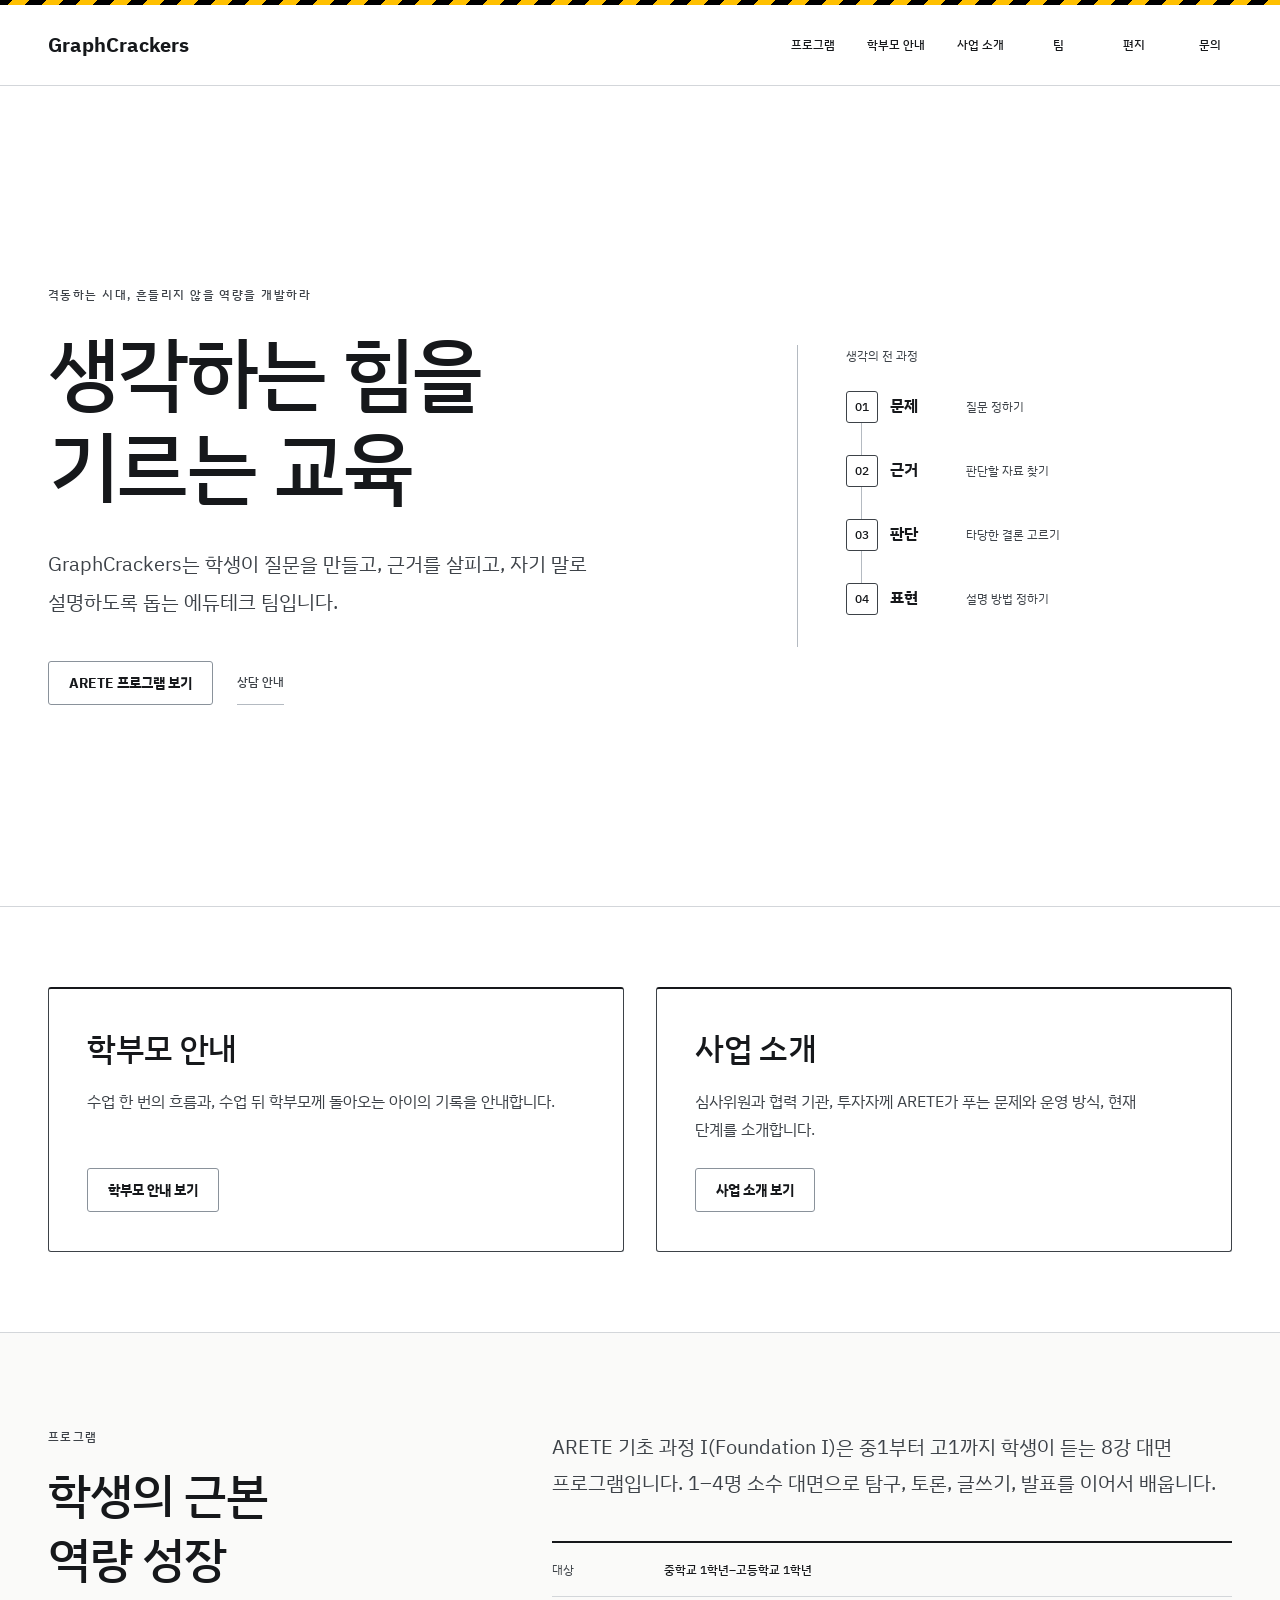
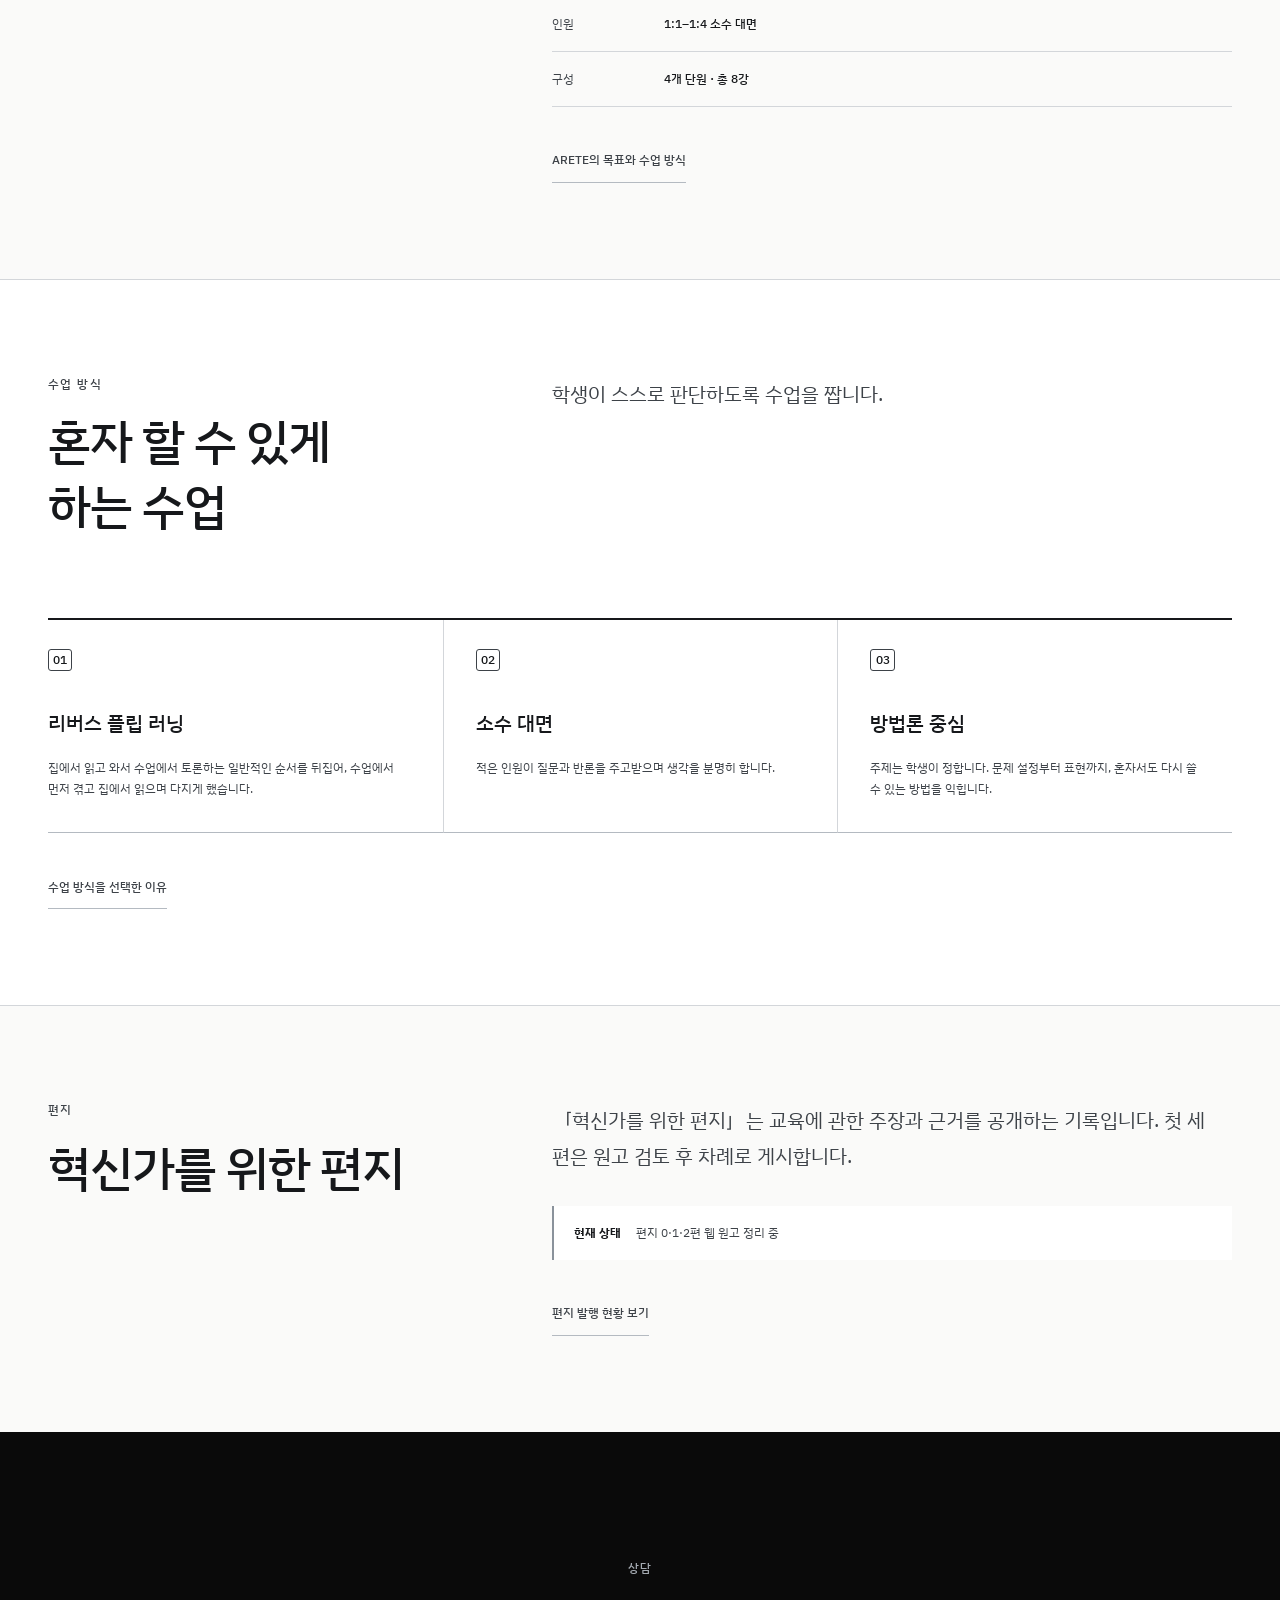
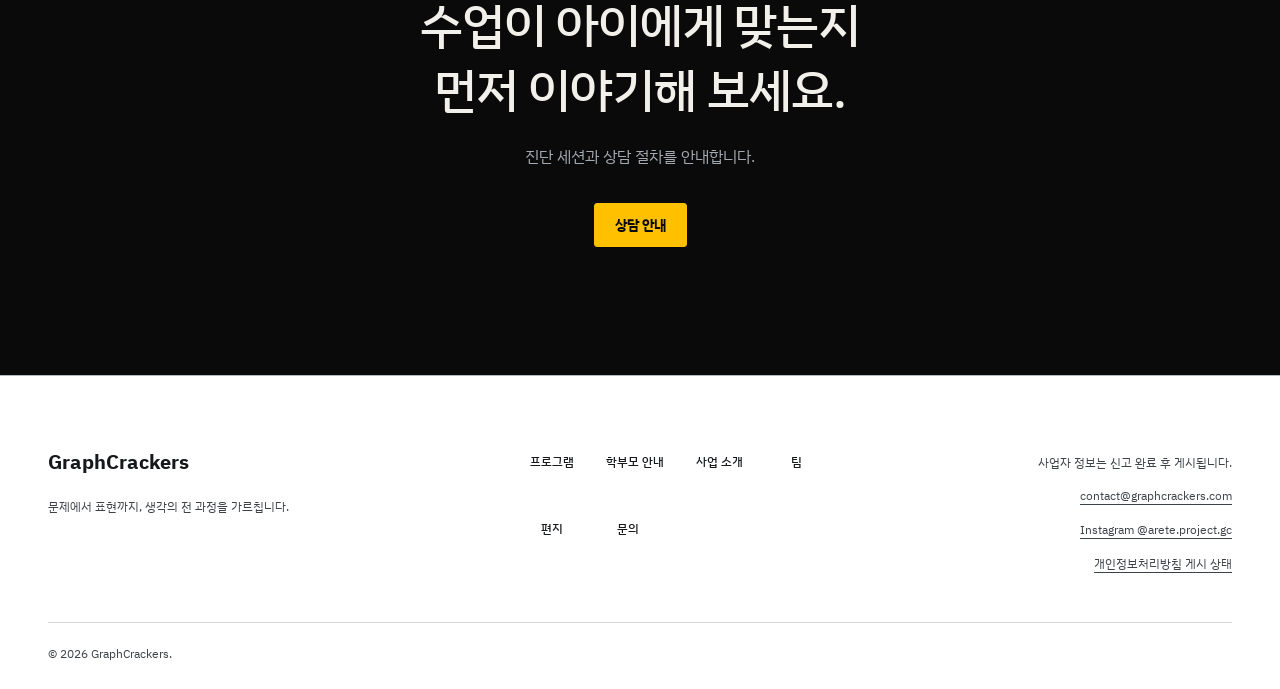
==== commit 75c7f50f: "메뉴에 학부모 안내 · 사업 소개 추가, 첫 화면 두 갈래 입구 Co-Authored-By: Claude Sonnet 5.5 <noreply@anthropic.com>" ====
--- a/index.html
+++ b/index.html
@@ -17,6 +17,7 @@
   <link rel="preconnect" href="https://fonts.gstatic.com" crossorigin>
   <link rel="stylesheet" href="https://fonts.googleapis.com/css2?family=IBM+Plex+Sans+KR:wght@400;500;700&display=swap">
   <link rel="stylesheet" href="/assets/style.css">
+  <link rel="stylesheet" href="/assets/intro.css">
 </head>
 <body>
   <a class="skip-link" href="#main">본문으로 건너뛰기</a>
@@ -25,8 +26,7 @@
       <a class="brand" href="/" aria-label="GraphCrackers 홈">
         <span class="brand-primary">GraphCrackers</span>
       </a>
-      <nav class="global-nav" aria-label="주요 메뉴">
-        <a href="/arete/">프로그램</a><a href="/about/">팀</a><a href="/letters/">편지</a><a href="/contact/">문의</a>
+      <nav class="global-nav" aria-label="주요 메뉴"><a href="/arete/">프로그램</a><a href="/parents/">학부모 안내</a><a href="/business/">사업 소개</a><a href="/about/">팀</a><a href="/letters/">편지</a><a href="/contact/">문의</a>
       </nav>
     </div>
   </header>
@@ -50,6 +50,12 @@
           <li><span>04</span><strong>표현</strong><small>설명 방법 정하기</small></li>
         </ol>
       </figure>
+    </section>
+    <section class="gateway">
+      <div class="shell gateway-grid">
+        <article class="gateway-card"><h2 class="gateway-title">학부모 안내</h2><p class="gateway-text">수업 한 번의 흐름과, 수업 뒤 학부모께 돌아오는 아이의 기록을 안내합니다.</p><a class="button button-quiet" href="/parents/">학부모 안내 보기</a></article>
+        <article class="gateway-card"><h2 class="gateway-title">사업 소개</h2><p class="gateway-text">심사위원과 협력 기관, 투자자께 ARETE가 푸는 문제와 운영 방식, 현재 단계를 소개합니다.</p><a class="button button-quiet" href="/business/">사업 소개 보기</a></article>
+      </div>
     </section>
     <section class="section section-paper" aria-labelledby="program-title">
       <div class="shell section-grid">
@@ -101,7 +107,7 @@
   <footer class="site-footer">
     <div class="shell footer-grid">
       <div><a class="brand footer-brand" href="/">GraphCrackers</a><p>문제에서 표현까지, 생각의 전 과정을 가르칩니다.</p></div>
-      <nav class="footer-nav" aria-label="하단 메뉴"><a href="/arete/">프로그램</a><a href="/about/">팀</a><a href="/letters/">편지</a><a href="/contact/">문의</a></nav>
+      <nav class="footer-nav" aria-label="하단 메뉴"><a href="/arete/">프로그램</a><a href="/parents/">학부모 안내</a><a href="/business/">사업 소개</a><a href="/about/">팀</a><a href="/letters/">편지</a><a href="/contact/">문의</a></nav>
       <div class="business-info">
         <p>사업자 정보는 신고 완료 후 게시됩니다.</p>
         <a href="mailto:contact@graphcrackers.com">contact@graphcrackers.com</a>
--- a/assets/style.css
+++ b/assets/style.css
@@ -328,7 +328,7 @@
 .footer-grid { display: grid; grid-template-columns: 1.2fr 0.8fr 1fr; gap: var(--size-10); }
 .footer-brand { min-height: var(--touch); }
 .footer-grid p, .business-info a { display: block; margin-block-start: var(--size-3); color: var(--ink-2); font-size: var(--size-3); }
-.footer-nav { align-items: flex-start; flex-wrap: wrap; }
+.footer-nav { align-items: flex-start; flex-wrap: wrap; row-gap: 0; }
 .business-info { text-align: end; }
 .copyright { margin-block-start: var(--size-12); padding-block-start: var(--size-5); border-block-start: var(--rule-thin) solid var(--line); color: var(--ink-2); font-family: var(--font-display); font-size: var(--size-3); }
 
--- a/assets/intro.css
+++ b/assets/intro.css
@@ -0,0 +1,183 @@
+/* 학부모 안내 · 사업 소개 두 쪽과 첫 화면 「두 갈래 입구」에만 쓰는 스타일. style.css 다음에 불러온다.
+   색 · 굵기 · 선은 style.css 의 변수(--ink · --line …)와 디자인 토큰 사본(gc_tokens.css)의 변수만 부른다. 이 파일에 색 값을 새로 적지 않는다.
+   그림의 약속: 사람이 하는 칸은 흰 면 + 가는 테, 기계가 하는 칸은 짙은 면(--gc-steel-d), 사람이 확정하는 칸은 굵은 테.
+   노랑은 쪽의 단추 하나에만 두었다(그림의 「선생 확인」은 노란 면 대신 굵은 테 — 같은 쪽의 노란 단추가 먼저다). */
+
+/* 보통 단추 — 흰 면 + 테두리(노란 단추가 아닌 단추). style.css 의 .hero .button 과 같은 꼴을 어느 구역에서나 */
+.button.button-quiet, .prose a.button.button-quiet { border-color: var(--edge); background: var(--ground); color: var(--ink); }
+.button.button-quiet:hover, .prose a.button.button-quiet:hover { border-color: var(--ink); color: var(--ink); box-shadow: inset 0 0 0 var(--rule-thin) var(--ink); }
+.intro-actions { margin-block-start: var(--size-8); display: flex; flex-wrap: wrap; gap: var(--size-4); }
+.prose p.intro-actions { margin-block-start: var(--size-8); }
+
+/* 누가 하는 일 — 칸 안의 작은 딱지 */
+.who {
+  display: inline-block;
+  padding: 0 var(--size-2);
+  border: var(--rule-thin) solid var(--ink-2);
+  border-radius: var(--radius);
+  background: var(--ground);
+  color: var(--ink);
+  font-size: var(--size-3);
+  font-weight: var(--w-medium);
+  line-height: 1.7;
+  white-space: nowrap;
+}
+.who-machine { border-color: var(--gc-steel-d); background: var(--gc-steel-d); color: var(--gc-s-ink); }
+
+/* 그림 「수업 한 번의 흐름」 — 네 칸 가로, 좁은 화면에서는 세로로 쌓인다 */
+.flow-figure { margin-block-start: clamp(var(--size-10), 6vw, var(--size-16)); }
+.flow {
+  padding: var(--size-0);
+  display: grid;
+  grid-template-columns: repeat(4, minmax(0, 1fr));
+  gap: var(--size-10);
+  list-style: none;
+}
+.flow-step {
+  position: relative;
+  padding: var(--size-5) var(--size-5) var(--size-6);
+  display: flex;
+  flex-direction: column;
+  align-items: flex-start;
+  gap: var(--size-3);
+  border: var(--rule-thin) solid var(--ink-2);
+  border-radius: var(--radius);
+  background: var(--ground);
+}
+.flow-name { font-size: var(--size-5); font-weight: var(--w-bold); line-height: 1.4; }
+.flow-step p { color: var(--ink-2); font-size: 0.9375rem; line-height: 1.7; }
+/* 기계가 하는 칸 — 짙은 면 */
+.flow-machine { border-color: var(--gc-steel-d); background: var(--gc-steel-d); color: var(--gc-s-ink); }
+.flow-machine p { color: var(--gc-steel-h); }
+.flow-machine .who { border-color: var(--gc-steel-h); background: var(--gc-steel-d); color: var(--gc-s-ink); }
+/* 사람이 확정하는 칸 — 굵은 테 */
+.flow-confirm { padding: calc(var(--size-5) - var(--rule-strong)) calc(var(--size-5) - var(--rule-strong)) calc(var(--size-6) - var(--rule-strong)); border: calc(var(--rule-strong) + var(--rule-thin)) solid var(--ink); }
+.flow-confirm .who { border-color: var(--ink); }
+/* 칸 사이 화살표 — 칸과 칸 사이 틈에 그린다 */
+.flow-step:not(:last-child)::after {
+  content: "";
+  position: absolute;
+  inset-block-start: 50%;
+  inset-inline-start: calc(100% + var(--size-2));
+  width: calc(var(--size-10) - var(--size-4));
+  height: var(--size-4);
+  transform: translateY(-50%);
+  background: var(--ink-2);
+  clip-path: polygon(0 43%, 62% 43%, 62% 10%, 100% 50%, 62% 90%, 62% 57%, 0 57%);
+}
+.flow-figure figcaption, .system-figure figcaption { margin-block-start: var(--size-6); max-width: var(--reading); color: var(--ink-2); font-size: var(--size-3); }
+
+/* 그림 「시스템 구성」 — 세 층을 위아래로, 오른쪽 틈에 데이터에서 과정 설계로 돌아가는 점선 */
+.system-figure { min-width: 0; }
+.system {
+  display: grid;
+  grid-template-columns: minmax(0, 1fr) var(--size-12);
+  column-gap: var(--size-0);
+}
+.system > .layer, .system > .link { grid-column: 1; }
+.layer {
+  padding: var(--size-5) var(--size-6) var(--size-6);
+  border: var(--rule-thin) solid var(--ink-2);
+  border-radius: var(--radius);
+  background: var(--ground);
+}
+.layer-head { display: flex; flex-wrap: wrap; align-items: center; gap: var(--size-2) var(--size-3); }
+.layer h3 { font-size: var(--size-5); font-weight: var(--w-bold); line-height: 1.4; }
+.layer p { margin-block-start: var(--size-3); color: var(--ink-2); font-size: 0.9375rem; line-height: 1.7; }
+/* 사람과 기계가 함께 하는 층 — 왼쪽에 기계의 짙은 띠 */
+.layer-mixed { padding-inline-start: calc(var(--size-6) - var(--size-2) + var(--rule-thin)); border-inline-start: var(--size-2) solid var(--gc-steel-d); }
+/* 기록이 쌓이는 층 — 옅은 회색 면 */
+.layer-record { background: var(--gc-p-card); }
+/* 층 사이 실선 화살표(갖춘 것) */
+.link {
+  min-height: var(--size-16);
+  padding-inline-start: var(--size-6);
+  display: flex;
+  align-items: center;
+  gap: var(--size-4);
+  color: var(--ink-2);
+  font-size: 0.875rem;
+  line-height: 1.6;
+}
+.link::before {
+  content: "";
+  flex: none;
+  align-self: stretch;
+  width: var(--size-4);
+  background: var(--ink-2);
+  clip-path: polygon(40% 0, 60% 0, 60% calc(100% - var(--size-3)), 100% calc(100% - var(--size-3)), 50% 100%, 0 calc(100% - var(--size-3)), 40% calc(100% - var(--size-3)));
+}
+/* 예정인 되돌림 — 화살표 대신 점선 표시를 앞에 두고 오른쪽 점선 고리 끝에 붙인다 */
+.link-planned { justify-content: flex-end; padding-inline-start: var(--size-0); text-align: end; }
+.link-planned::before { order: 2; align-self: center; width: var(--size-6); height: var(--size-0); background: none; clip-path: none; border-block-start: var(--rule-strong) dashed var(--ink-2); }
+/* 오른쪽 점선 고리 — 과정 설계 층 가운데(화살촉) ↔ 학생 역량 데이터 층 가운데 */
+.loop { position: relative; grid-column: 2; }
+.loop::before { content: ""; position: absolute; border: 0 dashed var(--ink-2); }
+.loop-top { grid-row: 1; }
+.loop-top::before { inset: 50% 50% 0 var(--size-3); border-block-start-width: var(--rule-strong); border-inline-end-width: var(--rule-strong); }
+.loop-top::after {
+  content: "";
+  position: absolute;
+  inset-block-start: 50%;
+  inset-inline-start: 0;
+  width: var(--size-3);
+  height: var(--size-3);
+  transform: translateY(calc(-50% + var(--rule-thin)));
+  background: var(--ink-2);
+  clip-path: polygon(0 50%, 100% 0, 100% 100%);
+}
+.loop-mid { grid-row: 2 / 5; }
+.loop-mid::before { inset: 0 50% 0 0; border-inline-end-width: var(--rule-strong); }
+.loop-bottom { grid-row: 5; }
+.loop-bottom::before { inset: 0 50% 50% 0; border-block-end-width: var(--rule-strong); border-inline-end-width: var(--rule-strong); }
+
+/* 운영 방식 — 넷을 두 줄 두 칸으로 */
+.intro-points {
+  padding: var(--size-0);
+  display: grid;
+  grid-template-columns: repeat(2, minmax(0, 1fr));
+  list-style: none;
+  border-block-start: var(--rule-strong) solid var(--ink);
+}
+.intro-points li { padding: var(--size-6) var(--size-6) var(--size-8) var(--size-0); border-block-end: var(--rule-thin) solid var(--rule); }
+.intro-points li:nth-child(even) { padding-inline-start: var(--size-6); border-inline-start: var(--rule-thin) solid var(--line); }
+.intro-points h3 { font-size: var(--size-5); font-weight: var(--w-medium); line-height: 1.4; }
+.intro-points p { margin-block-start: var(--size-3); color: var(--ink-2); font-size: 0.9375rem; line-height: 1.75; }
+
+/* 첫 화면 「두 갈래 입구」 — 카드 둘. 단추는 보통 단추(.button.button-quiet). 첫 화면의 노란 단추는 맺음 띠의 하나 그대로 */
+.gateway { padding-block: clamp(var(--size-12), 7vw, var(--size-20)); border-block-start: var(--rule-thin) solid var(--line); }
+.gateway-grid { display: grid; grid-template-columns: repeat(2, minmax(0, 1fr)); gap: clamp(var(--size-5), 3vw, var(--size-8)); }
+.gateway-card {
+  padding: clamp(var(--size-6), 3vw, var(--size-10));
+  display: flex;
+  flex-direction: column;
+  align-items: flex-start;
+  border: var(--rule-thin) solid var(--ink-2);
+  border-block-start: var(--rule-strong) solid var(--ink);
+  border-radius: var(--radius);
+  background: var(--ground);
+}
+.gateway-title { font-size: clamp(var(--size-6), 3vw, var(--size-8)); font-weight: var(--w-medium); letter-spacing: var(--tracking-tight); line-height: 1.35; }
+.gateway-text { margin-block-start: var(--size-4); flex: 1; color: var(--ink-2); }
+.gateway-card .button { margin-block-start: var(--size-6); }
+
+@media (max-width: 60rem) {
+  .flow { grid-template-columns: 1fr; gap: var(--size-10); }
+  .flow-step:not(:last-child)::after {
+    inset-block-start: calc(100% + var(--size-2));
+    inset-inline-start: var(--size-6);
+    width: var(--size-4);
+    height: calc(var(--size-10) - var(--size-4));
+    transform: none;
+    clip-path: polygon(43% 0, 57% 0, 57% 62%, 90% 62%, 50% 100%, 10% 62%, 43% 62%);
+  }
+}
+
+@media (max-width: 48rem) {
+  .system { grid-template-columns: minmax(0, 1fr) var(--size-8); }
+  .layer { padding: var(--size-4) var(--size-5) var(--size-5); }
+  .layer-mixed { padding-inline-start: calc(var(--size-5) - var(--size-2) + var(--rule-thin)); }
+  .intro-points { grid-template-columns: 1fr; }
+  .intro-points li, .intro-points li:nth-child(even) { padding-inline: var(--size-0); border-inline-start: var(--size-0); }
+  .gateway-grid { grid-template-columns: 1fr; }
+}
